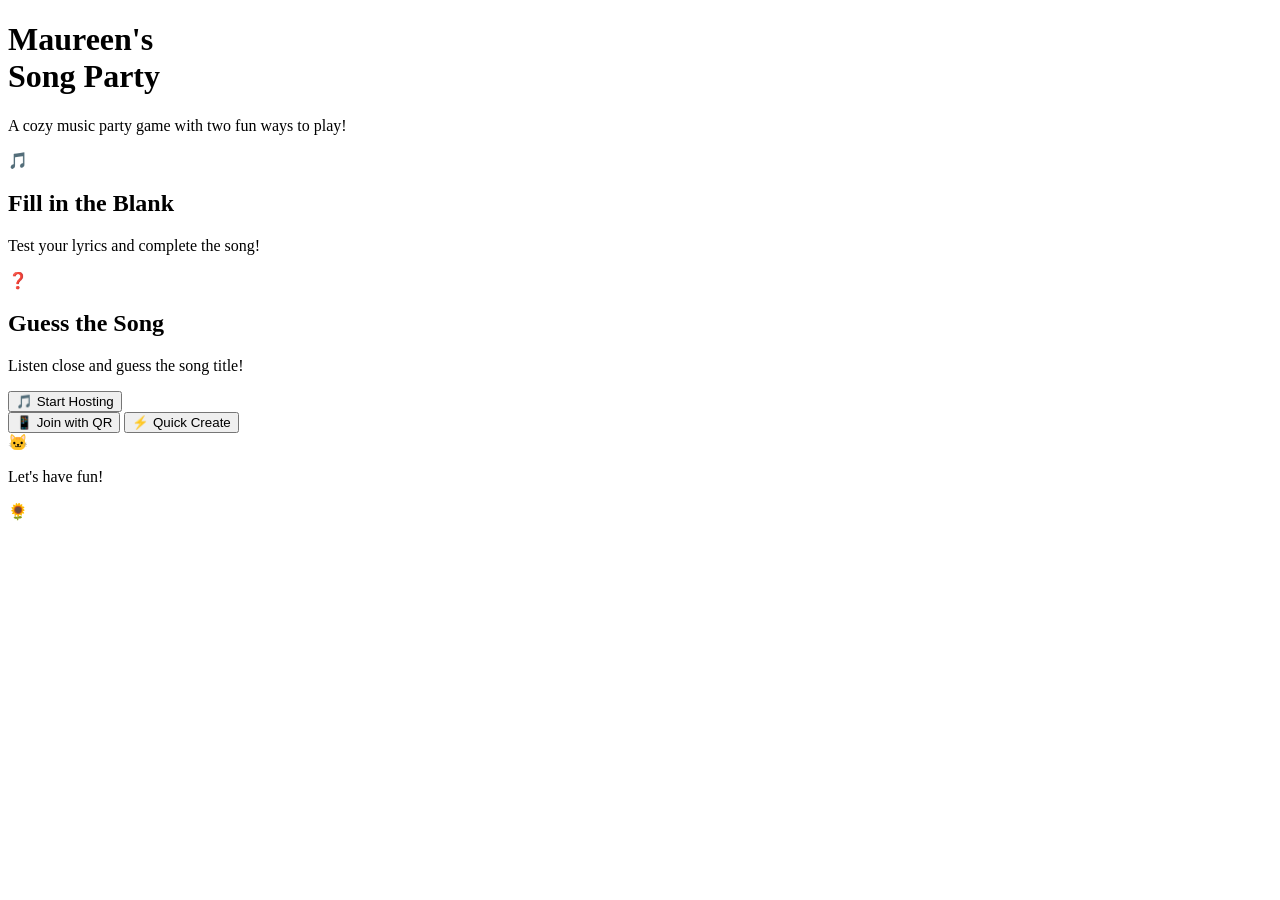
==== index.html @ 265b2f52 "Create home page with game mode selection and navigation" ====
<!DOCTYPE html>
<html lang="en">
<head>
    <meta charset="UTF-8">
    <meta name="viewport" content="width=device-width, initial-scale=1.0">
    <title>Maureen's Song Party</title>
    <link rel="stylesheet" href="styles.css">
</head>
<body class="home-page">
    <!-- Background decorations -->
    <div class="background-container">
        <div class="floating-leaves">
            <div class="leaf"></div>
            <div class="leaf"></div>
            <div class="leaf"></div>
            <div class="leaf"></div>
            <div class="leaf"></div>
        </div>
        <div class="sparkles">
            <div class="sparkle"></div>
            <div class="sparkle"></div>
            <div class="sparkle"></div>
            <div class="sparkle"></div>
            <div class="sparkle"></div>
            <div class="sparkle"></div>
        </div>
    </div>

    <div class="home-container">
        <!-- Title Section -->
        <div class="title-section">
            <h1 class="main-title">Maureen's<br><span class="subtitle-word">Song Party</span></h1>
            <p class="tagline">A cozy music party game with two fun ways to play!</p>
        </div>

        <!-- Game Mode Cards -->
        <div class="game-modes-grid">
            <div class="game-mode-card">
                <div class="card-icon">🎵</div>
                <h2>Fill in the Blank</h2>
                <p>Test your lyrics and complete the song!</p>
            </div>
            <div class="game-mode-card">
                <div class="card-icon">❓</div>
                <h2>Guess the Song</h2>
                <p>Listen close and guess the song title!</p>
            </div>
        </div>

        <!-- Action Buttons -->
        <div class="action-buttons">
            <button class="btn btn-primary btn-start-hosting" onclick="window.location.href='host.html'">
                🎵 Start Hosting
            </button>
            <div class="button-row">
                <button class="btn btn-secondary" onclick="window.location.href='play.html'">
                    📱 Join with QR
                </button>
                <button class="btn btn-secondary" onclick="window.location.href='composer.html'">
                    ⚡ Quick Create
                </button>
            </div>
        </div>

        <!-- Loading Animation -->
        <div class="loading-section">
            <div class="walking-cat">
                <div class="cat-body"></div>
                <div class="cat-head">🐱</div>
                <div class="cat-tail"></div>
            </div>
            <p class="loading-text">Let's have fun!</p>
        </div>

        <!-- Decorative Elements -->
        <div class="decorative-sticker">
            <div class="sticker-content">🌻</div>
        </div>
    </div>

    <script src="app.js"></script>
</body>
</html>
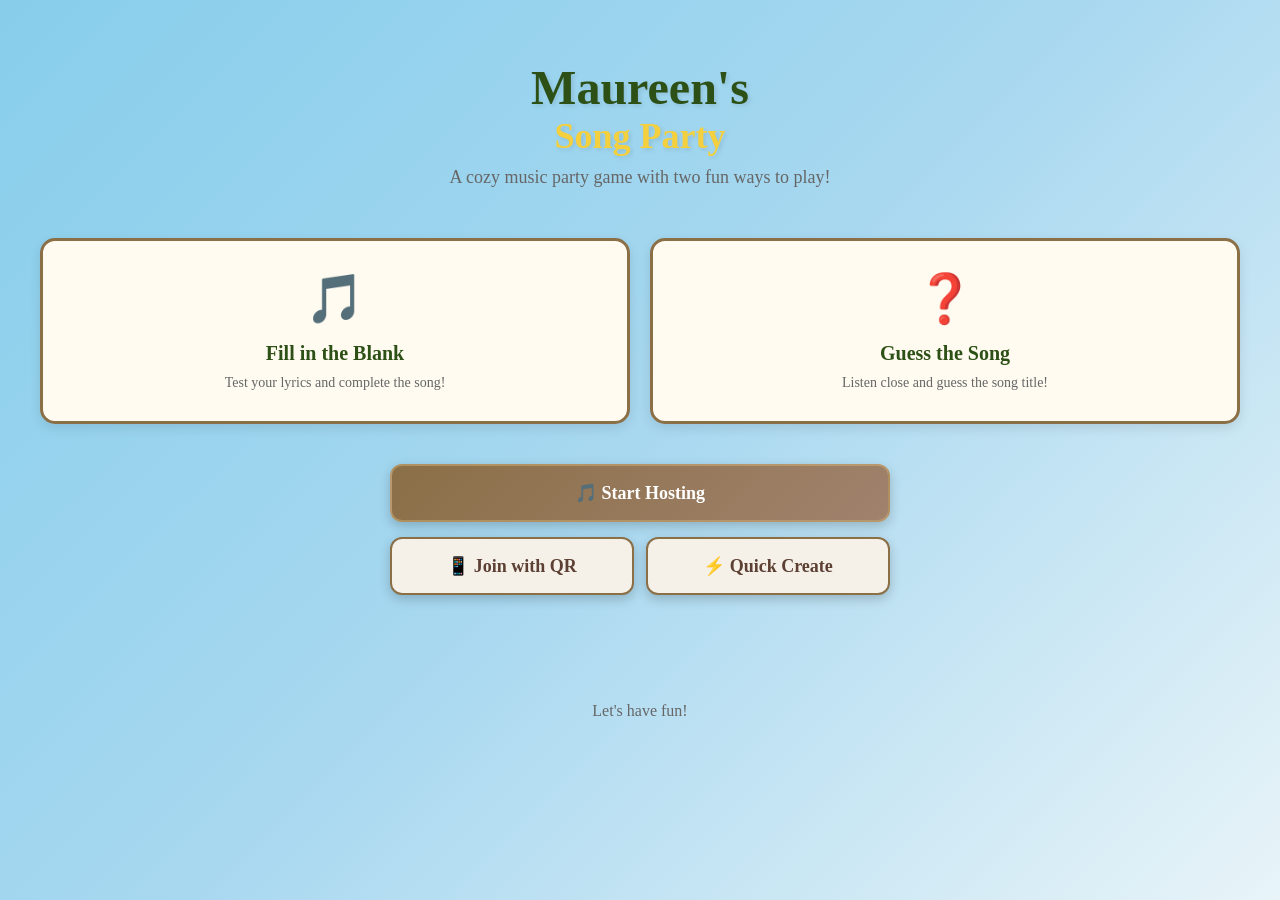
==== commit 02f5ef19: "Replace with full multi-page static app structure" ====
--- a/index.html
+++ b/index.html
@@ -3,81 +3,382 @@
 <head>
     <meta charset="UTF-8">
     <meta name="viewport" content="width=device-width, initial-scale=1.0">
-    <title>Maureen's Song Party</title>
+    <title>🎵 Maureen's Song Party</title>
     <link rel="stylesheet" href="styles.css">
 </head>
-<body class="home-page">
-    <!-- Background decorations -->
-    <div class="background-container">
-        <div class="floating-leaves">
-            <div class="leaf"></div>
-            <div class="leaf"></div>
-            <div class="leaf"></div>
-            <div class="leaf"></div>
-            <div class="leaf"></div>
-        </div>
-        <div class="sparkles">
-            <div class="sparkle"></div>
-            <div class="sparkle"></div>
-            <div class="sparkle"></div>
-            <div class="sparkle"></div>
-            <div class="sparkle"></div>
-            <div class="sparkle"></div>
-        </div>
-    </div>
-
-    <div class="home-container">
-        <!-- Title Section -->
-        <div class="title-section">
-            <h1 class="main-title">Maureen's<br><span class="subtitle-word">Song Party</span></h1>
-            <p class="tagline">A cozy music party game with two fun ways to play!</p>
-        </div>
-
-        <!-- Game Mode Cards -->
-        <div class="game-modes-grid">
-            <div class="game-mode-card">
-                <div class="card-icon">🎵</div>
-                <h2>Fill in the Blank</h2>
-                <p>Test your lyrics and complete the song!</p>
-            </div>
-            <div class="game-mode-card">
-                <div class="card-icon">❓</div>
-                <h2>Guess the Song</h2>
-                <p>Listen close and guess the song title!</p>
-            </div>
-        </div>
-
-        <!-- Action Buttons -->
-        <div class="action-buttons">
-            <button class="btn btn-primary btn-start-hosting" onclick="window.location.href='host.html'">
-                🎵 Start Hosting
+<body>
+    <!-- DECORATIVE ELEMENTS -->
+    <div id="decorations"></div>
+
+    <!-- HOME PAGE -->
+    <div id="homePage" class="page active">
+        <div class="container">
+            <!-- Header -->
+            <div class="home-header">
+                <h1>Maureen's<span class="subtitle">Song Party</span></h1>
+                <p class="subtitle-text">A cozy music party game with two fun ways to play!</p>
+            </div>
+
+            <!-- Game Mode Cards -->
+            <div class="game-mode-cards">
+                <div class="game-mode-card">
+                    <div class="game-mode-card-icon">🎵</div>
+                    <h3>Fill in the Blank</h3>
+                    <p>Test your lyrics and complete the song!</p>
+                </div>
+                <div class="game-mode-card">
+                    <div class="game-mode-card-icon">❓</div>
+                    <h3>Guess the Song</h3>
+                    <p>Listen close and guess the song title!</p>
+                </div>
+            </div>
+
+            <!-- Action Buttons -->
+            <div class="action-buttons">
+                <button class="btn btn-primary" onclick="goToPage('hostPage')" style="font-size: 18px;">
+                    🎵 Start Hosting
+                </button>
+                <div class="button-group">
+                    <button class="btn btn-secondary" onclick="goToPage('playPage')">
+                        📱 Join with QR
+                    </button>
+                    <button class="btn btn-secondary" onclick="goToPage('composerPage')">
+                        ⚡ Quick Create
+                    </button>
+                </div>
+            </div>
+
+            <!-- Loading Animation -->
+            <div class="loading-section">
+                <div class="walking-cat">
+                    <div class="cat-emoji">🐱</div>
+                </div>
+                <p class="loading-text">Let's have fun!</p>
+            </div>
+        </div>
+    </div>
+
+    <!-- QUICK CREATE PAGE -->
+    <div id="composerPage" class="page">
+        <div class="container">
+            <div class="page-header">
+                <h2>Quick Create</h2>
+                <button class="btn btn-secondary" onclick="goToPage('homePage')">← Back</button>
+            </div>
+
+            <!-- Tabs -->
+            <div class="tabs">
+                <button class="tab-btn active" onclick="switchTab('myPlaylistTab')">My Playlist</button>
+                <button class="tab-btn" onclick="switchTab('autoLibraryTab')">Auto Library</button>
+            </div>
+
+            <!-- My Playlist Tab -->
+            <div id="myPlaylistTab" class="tab-content active">
+                <div class="card">
+                    <h3>🎵 Song Source</h3>
+                    <div class="form-group">
+                        <label>Paste YouTube link or type a song name</label>
+                        <input type="text" id="songSource" placeholder="e.g., Sunflower Fields by Tommy Emmanuel">
+                    </div>
+
+                    <div class="form-group">
+                        <label>Game Mode</label>
+                        <select id="gameModeSelect">
+                            <option value="fill-in-blank">Fill in the Blank</option>
+                            <option value="guess-song">Guess the Song</option>
+                        </select>
+                    </div>
+
+                    <div class="form-group">
+                        <label>Start at (seconds)</label>
+                        <input type="number" id="startSeconds" value="0" min="0">
+                    </div>
+
+                    <button class="btn btn-primary" onclick="addSongToPlaylist()">
+                        ➕ Add Song
+                    </button>
+                </div>
+
+                <div class="card" style="margin-top: 20px;">
+                    <h3>📋 Your Playlist</h3>
+                    <div id="playlistItems" style="max-height: 300px; overflow-y: auto;">
+                        <p style="color: #999;">No songs added yet</p>
+                    </div>
+                    <div style="margin-top: 20px;">
+                        <button class="btn btn-success" onclick="startGameWithPlaylist()" style="width: 100%;">
+                            ▶️ Start Game
+                        </button>
+                    </div>
+                </div>
+            </div>
+
+            <!-- Auto Library Tab -->
+            <div id="autoLibraryTab" class="tab-content">
+                <div class="card">
+                    <h3>🎵 Genre</h3>
+                    <div class="form-group">
+                        <select id="genreSelect">
+                            <option value="pop">Pop</option>
+                            <option value="ballad">Ballad</option>
+                            <option value="rock">Rock</option>
+                            <option value="indie">Indie</option>
+                            <option value="trending">Trending</option>
+                            <option value="mixed">Mixed</option>
+                        </select>
+                    </div>
+
+                    <h3 style="margin-top: 20px;">📅 Era</h3>
+                    <div class="form-group">
+                        <select id="eraSelect">
+                            <option value="all">1960 to Now</option>
+                            <option value="1960s">1960s</option>
+                            <option value="1970s">1970s</option>
+                            <option value="1980s">1980s</option>
+                            <option value="1990s">1990s</option>
+                            <option value="2000s">2000s</option>
+                            <option value="2010s">2010s</option>
+                            <option value="2020s">2020s</option>
+                        </select>
+                    </div>
+
+                    <h3 style="margin-top: 20px;">🎮 Number of Rounds</h3>
+                    <div class="form-group">
+                        <input type="number" id="roundsInput" value="5" min="1" max="20">
+                    </div>
+
+                    <button class="btn btn-primary" onclick="generateAutoPlaylist()" style="width: 100%; margin-top: 20px;">
+                        🎲 Generate Auto Playlist
+                    </button>
+                </div>
+
+                <div class="card" style="margin-top: 20px;">
+                    <h3>📊 Preview</h3>
+                    <div id="previewContent" style="text-align: center; color: #999; padding: 40px 20px;">
+                        Generate a playlist to see preview
+                    </div>
+                    <button class="btn btn-success" onclick="startAutoGame()" style="width: 100%; margin-top: 20px; display: none;" id="startAutoGameBtn">
+                        ▶️ Start Game
+                    </button>
+                </div>
+            </div>
+        </div>
+    </div>
+
+    <!-- HOST PAGE -->
+    <div id="hostPage" class="page">
+        <div class="container">
+            <div class="page-header">
+                <h2>🎮 Host Lobby</h2>
+                <button class="btn btn-secondary" onclick="goToPage('homePage')">← Home</button>
+            </div>
+
+            <!-- LOBBY STATE -->
+            <div id="lobbyState">
+                <div class="grid-2">
+                    <!-- Room Code Card -->
+                    <div class="room-code-card">
+                        <div class="room-code-label">Room Code</div>
+                        <div class="room-code-display" id="displayRoomCode">----</div>
+                        <div class="room-code-help">Share this code with your friends!</div>
+                        <button class="btn btn-secondary" style="margin-top: 15px; width: 100%;" onclick="copyRoomCode()">
+                            📋 Copy Code
+                        </button>
+                    </div>
+
+                    <!-- QR Card -->
+                    <div class="qr-card">
+                        <div class="qr-card-label">Scan to Join</div>
+                        <div class="qr-container" id="qrContainer">
+                            <svg width="200" height="200" viewBox="0 0 200 200" style="border: 2px solid #ccc;">
+                                <rect width="200" height="200" fill="white"/>
+                                <text x="100" y="100" text-anchor="middle" dy=".3em" font-family="Arial" font-size="12" fill="#999">QR Code</text>
+                            </svg>
+                        </div>
+                        <div class="qr-text">📱 Players can scan with their phone camera</div>
+                    </div>
+                </div>
+
+                <!-- Players List -->
+                <div class="card" style="margin-top: 20px;">
+                    <h3>👥 Players (<span id="playerCount">0</span>)</h3>
+                    <ul class="player-list" id="hostPlayersList">
+                        <li class="player-item">
+                            <span class="player-name">Waiting for players...</span>
+                            <span class="player-status">—</span>
+                        </li>
+                    </ul>
+                </div>
+
+                <!-- Start Game Controls -->
+                <div class="card" style="margin-top: 20px;">
+                    <h3>⚙️ Setup</h3>
+                    <div class="form-group">
+                        <label>Select Game Source</label>
+                        <select id="gameSourceSelect" onchange="updateGameSource()">
+                            <option value="quick-create">Quick Create Playlist</option>
+                            <option value="auto-library">Auto Library</option>
+                        </select>
+                    </div>
+                    <button class="btn btn-success" onclick="hostStartGame()" style="width: 100%;">
+                        ▶️ Start Game
+                    </button>
+                </div>
+            </div>
+
+            <!-- GAME STATE -->
+            <div id="gameState" style="display: none;">
+                <div class="page-header">
+                    <h2>Round <span id="currentRound">1</span>/<span id="totalRounds">5</span></h2>
+                    <div class="header-badge" id="answerStatus">Waiting for answers...</div>
+                </div>
+
+                <div class="grid-2">
+                    <!-- Main Game Area -->
+                    <div class="card">
+                        <h3 id="currentQuestion">Which song is this?</h3>
+                        <div style="text-align: center; margin: 30px 0;">
+                            <div style="font-size: 14px; color: #666; margin-bottom: 10px;">🎵 Music Player (Host Only)</div>
+                            <div style="background: #f5f0e8; padding: 20px; border-radius: 10px; border: 2px dashed var(--wood);">
+                                <p style="color: #999;">Audio preview plays here</p>
+                                <p style="font-size: 12px; color: #999; margin-top: 10px;">Only the host hears the music</p>
+                            </div>
+                        </div>
+
+                        <div id="answerDisplay" style="display: none; text-align: center; background: #c8e6c9; padding: 20px; border-radius: 10px; margin: 20px 0; border: 2px solid #4caf50;">
+                            <div style="font-size: 14px; color: #2e7d32; font-weight: 600;">✓ Correct Answer</div>
+                            <div style="font-size: 20px; color: #2e7d32; font-weight: bold; margin-top: 10px;" id="revealedAnswer">—</div>
+                        </div>
+
+                        <div style="margin-top: 20px; display: flex; gap: 10px;">
+                            <button class="btn btn-primary" onclick="hostRevealAnswer()" id="revealBtn" style="flex: 1;">
+                                👁️ Reveal Answer
+                            </button>
+                            <button class="btn btn-secondary" onclick="hostNextRound()" id="nextBtn" style="flex: 1; display: none;">
+                                ⏭️ Next Round
+                            </button>
+                            <button class="btn btn-secondary" onclick="hostEndGame()" style="flex: 1;">
+                                ⛔ End Game
+                            </button>
+                        </div>
+                    </div>
+
+                    <!-- Leaderboard -->
+                    <div class="card">
+                        <h3>🏆 Leaderboard</h3>
+                        <ul class="leaderboard" id="hostLeaderboard">
+                            <li class="leaderboard-item">
+                                <span class="leaderboard-rank">#1</span>
+                                <span class="leaderboard-name">No players yet</span>
+                                <span class="leaderboard-score">0</span>
+                            </li>
+                        </ul>
+                    </div>
+                </div>
+            </div>
+        </div>
+    </div>
+
+    <!-- PLAY PAGE -->
+    <div id="playPage" class="page">
+        <div class="container">
+            <!-- LOGIN STATE -->
+            <div id="loginState" style="margin-top: 60px;">
+                <div class="card" style="max-width: 400px; margin: 0 auto;">
+                    <h2 style="text-align: center;">🎮 Join Game</h2>
+                    <p style="text-align: center; color: #666; margin-bottom: 30px;">Enter the code from the big screen</p>
+
+                    <div class="form-group">
+                        <label>Room Code (4 digits)</label>
+                        <input type="text" id="playerRoomCodeInput" placeholder="0000" maxlength="4" inputmode="numeric">
+                    </div>
+
+                    <div class="form-group">
+                        <label>Your Name</label>
+                        <input type="text" id="playerNameInput" placeholder="Enter your name" maxlength="20">
+                    </div>
+
+                    <div id="joinError" style="color: #d32f2f; font-size: 14px; margin-bottom: 15px; display: none;"></div>
+
+                    <button class="btn btn-primary" onclick="playerJoinGame()" style="width: 100%; font-size: 16px;">
+                        ✓ Join Game
+                    </button>
+                </div>
+            </div>
+
+            <!-- GAME STATE -->
+            <div id="playerGameState" style="display: none;">
+                <div class="page-header">
+                    <div>
+                        <div style="font-size: 12px; color: #666;">Your Score</div>
+                        <div class="score-display" style="display: inline-block; margin-top: 5px;">
+                            <span id="playerScore">0</span> pts
+                        </div>
+                    </div>
+                    <div class="header-badge" id="playerRoundBadge">Round 1/5</div>
+                </div>
+
+                <!-- Question Area -->
+                <div class="card" id="questionArea" style="display: none;">
+                    <div style="text-align: center; color: #666; margin-bottom: 15px;">Listen from the shared host screen</div>
+                    <h3 id="playerQuestion" style="text-align: center;">Which song is this?</h3>
+                </div>
+
+                <!-- Answer Buttons -->
+                <div class="answer-options" id="playerAnswerOptions" style="display: none;">
+                    <button class="answer-btn" onclick="playerSubmitAnswer(0)">
+                        <span class="answer-btn-label">A</span>
+                        <span class="answer-btn-text" id="playerOptionA">Option A</span>
+                    </button>
+                    <button class="answer-btn" onclick="playerSubmitAnswer(1)">
+                        <span class="answer-btn-label">B</span>
+                        <span class="answer-btn-text" id="playerOptionB">Option B</span>
+                    </button>
+                    <button class="answer-btn" onclick="playerSubmitAnswer(2)">
+                        <span class="answer-btn-label">C</span>
+                        <span class="answer-btn-text" id="playerOptionC">Option C</span>
+                    </button>
+                    <button class="answer-btn" onclick="playerSubmitAnswer(3)">
+                        <span class="answer-btn-label">D</span>
+                        <span class="answer-btn-text" id="playerOptionD">Option D</span>
+                    </button>
+                </div>
+
+                <!-- Result Display -->
+                <div class="card" id="playerResultArea" style="display: none; text-align: center;">
+                    <h3 id="playerResultMessage">Correct! 🎉</h3>
+                    <div class="score-display" style="font-size: 24px; margin: 20px 0;">
+                        <span id="playerRoundPoints">+100</span> pts
+                    </div>
+                    <p style="color: #666;">Waiting for next round...</p>
+                </div>
+
+                <!-- Mini Leaderboard -->
+                <div class="card" style="margin-top: 20px;">
+                    <h3>🏆 Live Scores</h3>
+                    <ul class="leaderboard" id="playerLeaderboard">
+                        <li class="leaderboard-item">
+                            <span class="leaderboard-rank">#1</span>
+                            <span class="leaderboard-name">Waiting for game...</span>
+                            <span class="leaderboard-score">0</span>
+                        </li>
+                    </ul>
+                </div>
+            </div>
+        </div>
+    </div>
+
+    <!-- FINISH MODAL -->
+    <div id="finishModal" class="modal">
+        <div class="modal-content">
+            <div class="modal-title">🎉 Game Over!</div>
+            <div id="finishLeaderboard" style="text-align: left; margin: 20px 0;"></div>
+            <button class="btn btn-primary" onclick="goToPage('homePage'); location.reload();" style="width: 100%; margin-top: 20px;">
+                🔄 Play Again
             </button>
-            <div class="button-row">
-                <button class="btn btn-secondary" onclick="window.location.href='play.html'">
-                    📱 Join with QR
-                </button>
-                <button class="btn btn-secondary" onclick="window.location.href='composer.html'">
-                    ⚡ Quick Create
-                </button>
-            </div>
-        </div>
-
-        <!-- Loading Animation -->
-        <div class="loading-section">
-            <div class="walking-cat">
-                <div class="cat-body"></div>
-                <div class="cat-head">🐱</div>
-                <div class="cat-tail"></div>
-            </div>
-            <p class="loading-text">Let's have fun!</p>
-        </div>
-
-        <!-- Decorative Elements -->
-        <div class="decorative-sticker">
-            <div class="sticker-content">🌻</div>
-        </div>
-    </div>
-
+        </div>
+    </div>
+
+    <script src="musicLibrary.js"></script>
     <script src="app.js"></script>
 </body>
 </html>
--- a/styles.css
+++ b/styles.css
@@ -0,0 +1,858 @@
+:root {
+  --forest: #2d5016;
+  --leaf: #4a7c2c;
+  --sunflower: #f4d03f;
+  --sky: #87ceeb;
+  --cream: #f5f0e8;
+  --paper: #fffbf0;
+  --wood: #8b6f47;
+  --rose: #f8b4d4;
+  --lavender: #d8bfd8;
+  --ink: #5c4033;
+  --gold: #daa520;
+}
+
+* {
+  margin: 0;
+  padding: 0;
+  box-sizing: border-box;
+}
+
+html, body {
+  width: 100%;
+  height: 100%;
+}
+
+body {
+  font-family: 'Georgia', 'Garamond', serif;
+  background: linear-gradient(135deg, var(--sky) 0%, #a8d8f0 50%, #e8f4f8 100%);
+  min-height: 100vh;
+  color: var(--ink);
+  overflow-x: hidden;
+}
+
+/* ============ DECORATIVE ELEMENTS ============ */
+
+@keyframes float {
+  0%, 100% { transform: translateY(0px) rotate(0deg); opacity: 0.6; }
+  50% { transform: translateY(-20px) rotate(5deg); opacity: 0.3; }
+}
+
+@keyframes sparkle {
+  0%, 100% { opacity: 0.3; }
+  50% { opacity: 1; }
+}
+
+@keyframes walk {
+  0% { transform: translateX(-100%); }
+  100% { transform: translateX(100vw); }
+}
+
+.floating-leaf {
+  position: fixed;
+  font-size: 30px;
+  animation: float 6s ease-in-out infinite;
+  pointer-events: none;
+  z-index: 1;
+}
+
+.sparkle {
+  position: fixed;
+  font-size: 12px;
+  animation: sparkle 2s ease-in-out infinite;
+  pointer-events: none;
+  z-index: 1;
+}
+
+.walking-cat {
+  display: flex;
+  align-items: center;
+  justify-content: center;
+  gap: 10px;
+  margin: 20px 0;
+  animation: walk 8s linear infinite;
+  position: relative;
+  left: -100%;
+}
+
+.cat-emoji {
+  font-size: 40px;
+}
+
+/* ============ CONTAINERS ============ */
+
+.page {
+  display: none;
+  min-height: 100vh;
+  padding: 20px;
+  position: relative;
+  z-index: 2;
+}
+
+.page.active {
+  display: flex;
+  flex-direction: column;
+}
+
+.container {
+  max-width: 1200px;
+  margin: 0 auto;
+  width: 100%;
+}
+
+/* ============ CARDS ============ */
+
+.card {
+  background: var(--paper);
+  border-radius: 15px;
+  padding: 25px;
+  box-shadow: 0 8px 24px rgba(93, 64, 51, 0.15);
+  border: 2px solid rgba(212, 175, 116, 0.3);
+  position: relative;
+  backdrop-filter: blur(5px);
+}
+
+.card::before {
+  content: '';
+  position: absolute;
+  top: -8px;
+  left: 20px;
+  width: 16px;
+  height: 16px;
+  background: repeating-linear-gradient(
+    45deg,
+    transparent,
+    transparent 10px,
+    rgba(212, 175, 116, 0.2) 10px,
+    rgba(212, 175, 116, 0.2) 20px
+  );
+  border-radius: 50%;
+}
+
+.card::after {
+  content: '';
+  position: absolute;
+  top: -8px;
+  right: 20px;
+  width: 16px;
+  height: 16px;
+  background: repeating-linear-gradient(
+    45deg,
+    transparent,
+    transparent 10px,
+    rgba(212, 175, 116, 0.2) 10px,
+    rgba(212, 175, 116, 0.2) 20px
+  );
+  border-radius: 50%;
+}
+
+/* ============ BUTTONS ============ */
+
+.btn {
+  padding: 12px 24px;
+  border: none;
+  border-radius: 12px;
+  font-size: 16px;
+  font-weight: 600;
+  cursor: pointer;
+  transition: all 0.3s ease;
+  font-family: 'Georgia', serif;
+  box-shadow: 0 4px 12px rgba(0, 0, 0, 0.2);
+  position: relative;
+  overflow: hidden;
+}
+
+.btn::before {
+  content: '';
+  position: absolute;
+  top: 50%;
+  left: 50%;
+  width: 0;
+  height: 0;
+  background: rgba(255, 255, 255, 0.3);
+  border-radius: 50%;
+  transform: translate(-50%, -50%);
+  transition: width 0.6s, height 0.6s;
+}
+
+.btn:active::before {
+  width: 300px;
+  height: 300px;
+}
+
+.btn:hover {
+  transform: translateY(-2px);
+  box-shadow: 0 6px 16px rgba(0, 0, 0, 0.25);
+}
+
+.btn:active {
+  transform: translateY(0);
+}
+
+.btn-primary {
+  background: linear-gradient(135deg, var(--wood) 0%, #a0826d 100%);
+  color: white;
+  border: 2px solid rgba(212, 175, 116, 0.5);
+}
+
+.btn-primary:hover {
+  background: linear-gradient(135deg, #7a5f3f 0%, #8b6f47 100%);
+}
+
+.btn-secondary {
+  background: var(--cream);
+  color: var(--ink);
+  border: 2px solid var(--wood);
+}
+
+.btn-secondary:hover {
+  background: #f0e8e0;
+  border-color: var(--forest);
+}
+
+.btn-success {
+  background: linear-gradient(135deg, #7ac74f 0%, #5fa033 100%);
+  color: white;
+  border: 2px solid rgba(90, 176, 64, 0.5);
+}
+
+.btn:disabled {
+  opacity: 0.5;
+  cursor: not-allowed;
+  transform: none;
+}
+
+/* ============ FORMS ============ */
+
+.form-group {
+  margin-bottom: 20px;
+}
+
+.form-group label {
+  display: block;
+  margin-bottom: 8px;
+  font-weight: 600;
+  color: var(--forest);
+  font-size: 14px;
+}
+
+.form-group input,
+.form-group select,
+.form-group textarea {
+  width: 100%;
+  padding: 12px 16px;
+  border: 2px solid var(--wood);
+  border-radius: 8px;
+  font-family: 'Georgia', serif;
+  font-size: 14px;
+  background: var(--paper);
+  color: var(--ink);
+  transition: all 0.3s ease;
+}
+
+.form-group input:focus,
+.form-group select:focus,
+.form-group textarea:focus {
+  outline: none;
+  border-color: var(--forest);
+  box-shadow: 0 0 0 3px rgba(45, 80, 22, 0.1);
+  background: #fffef5;
+}
+
+.form-group input::placeholder {
+  color: #999;
+}
+
+/* ============ GRID & LAYOUT ============ */
+
+.grid {
+  display: grid;
+  gap: 20px;
+}
+
+.grid-2 {
+  grid-template-columns: repeat(auto-fit, minmax(300px, 1fr));
+}
+
+.grid-3 {
+  grid-template-columns: repeat(auto-fit, minmax(250px, 1fr));
+}
+
+.grid-4 {
+  grid-template-columns: repeat(auto-fit, minmax(200px, 1fr));
+}
+
+.flex-center {
+  display: flex;
+  align-items: center;
+  justify-content: center;
+  gap: 10px;
+}
+
+.flex-between {
+  display: flex;
+  align-items: center;
+  justify-content: space-between;
+  gap: 10px;
+}
+
+/* ============ TEXT STYLES ============ */
+
+h1 {
+  font-size: 48px;
+  color: var(--forest);
+  margin-bottom: 10px;
+  font-weight: bold;
+  text-shadow: 2px 2px 4px rgba(0, 0, 0, 0.1);
+}
+
+h1 .subtitle {
+  display: block;
+  color: var(--sunflower);
+  font-size: 36px;
+}
+
+h2 {
+  font-size: 28px;
+  color: var(--forest);
+  margin-bottom: 15px;
+  font-weight: bold;
+}
+
+h3 {
+  font-size: 20px;
+  color: var(--ink);
+  margin-bottom: 10px;
+}
+
+.subtitle-text {
+  font-size: 18px;
+  color: #666;
+  margin-bottom: 20px;
+}
+
+.tagline {
+  font-size: 16px;
+  color: #777;
+  font-style: italic;
+}
+
+/* ============ HOME PAGE ============ */
+
+.home-header {
+  text-align: center;
+  margin: 40px 0 50px 0;
+}
+
+.game-mode-cards {
+  display: grid;
+  grid-template-columns: repeat(auto-fit, minmax(200px, 1fr));
+  gap: 20px;
+  margin-bottom: 40px;
+}
+
+.game-mode-card {
+  background: var(--paper);
+  border: 3px solid var(--wood);
+  border-radius: 15px;
+  padding: 30px 20px;
+  text-align: center;
+  cursor: pointer;
+  transition: all 0.3s ease;
+  box-shadow: 0 4px 12px rgba(0, 0, 0, 0.1);
+}
+
+.game-mode-card:hover {
+  transform: translateY(-5px);
+  box-shadow: 0 8px 20px rgba(0, 0, 0, 0.15);
+  border-color: var(--forest);
+}
+
+.game-mode-card-icon {
+  font-size: 48px;
+  margin-bottom: 15px;
+}
+
+.game-mode-card h3 {
+  color: var(--forest);
+  margin-bottom: 10px;
+}
+
+.game-mode-card p {
+  color: #666;
+  font-size: 14px;
+}
+
+.action-buttons {
+  display: grid;
+  grid-template-columns: 1fr;
+  gap: 15px;
+  max-width: 500px;
+  margin: 0 auto 40px;
+}
+
+.action-buttons .btn {
+  padding: 16px 24px;
+  font-size: 18px;
+}
+
+.button-group {
+  display: grid;
+  grid-template-columns: repeat(auto-fit, minmax(150px, 1fr));
+  gap: 12px;
+}
+
+.loading-section {
+  text-align: center;
+  margin-top: 40px;
+}
+
+.loading-text {
+  font-size: 16px;
+  color: #666;
+  margin-top: 10px;
+}
+
+/* ============ HEADER/NAVIGATION ============ */
+
+.page-header {
+  display: flex;
+  justify-content: space-between;
+  align-items: center;
+  margin-bottom: 30px;
+  padding: 15px;
+  background: rgba(255, 251, 240, 0.8);
+  border-radius: 12px;
+  border: 2px solid var(--wood);
+}
+
+.header-title {
+  font-size: 24px;
+  font-weight: bold;
+  color: var(--forest);
+}
+
+.header-info {
+  display: flex;
+  gap: 20px;
+  align-items: center;
+}
+
+.header-badge {
+  background: var(--sunflower);
+  color: var(--ink);
+  padding: 8px 16px;
+  border-radius: 20px;
+  font-weight: 600;
+  font-size: 14px;
+  border: 2px solid var(--wood);
+}
+
+/* ============ ROOM CODE CARD ============ */
+
+.room-code-card {
+  background: linear-gradient(135deg, var(--cream) 0%, #fef5e7 100%);
+  border: 3px solid var(--wood);
+  border-radius: 15px;
+  padding: 30px;
+  text-align: center;
+  box-shadow: 0 8px 20px rgba(0, 0, 0, 0.2);
+  position: relative;
+  margin-bottom: 20px;
+}
+
+.room-code-label {
+  font-size: 14px;
+  color: var(--forest);
+  font-weight: 600;
+  text-transform: uppercase;
+  letter-spacing: 2px;
+  margin-bottom: 10px;
+}
+
+.room-code-display {
+  font-size: 48px;
+  font-weight: bold;
+  color: var(--forest);
+  font-family: 'Courier New', monospace;
+  letter-spacing: 8px;
+  margin-bottom: 20px;
+  text-shadow: 2px 2px 4px rgba(0, 0, 0, 0.1);
+}
+
+.room-code-help {
+  font-size: 13px;
+  color: #666;
+  font-style: italic;
+}
+
+/* ============ QR CODE CARD ============ */
+
+.qr-card {
+  background: var(--paper);
+  border: 3px solid var(--wood);
+  border-radius: 15px;
+  padding: 20px;
+  text-align: center;
+  box-shadow: 0 4px 12px rgba(0, 0, 0, 0.1);
+}
+
+.qr-card-label {
+  font-size: 12px;
+  color: var(--forest);
+  font-weight: 600;
+  text-transform: uppercase;
+  margin-bottom: 15px;
+}
+
+.qr-container {
+  background: white;
+  padding: 15px;
+  border-radius: 10px;
+  margin-bottom: 15px;
+  display: flex;
+  align-items: center;
+  justify-content: center;
+  min-height: 200px;
+}
+
+.qr-container svg,
+.qr-container img {
+  max-width: 100%;
+  height: auto;
+}
+
+.qr-text {
+  font-size: 12px;
+  color: #666;
+  margin-top: 10px;
+}
+
+/* ============ PLAYER LIST ============ */
+
+.player-list {
+  list-style: none;
+  max-height: 400px;
+  overflow-y: auto;
+}
+
+.player-item {
+  padding: 12px;
+  margin: 8px 0;
+  background: linear-gradient(135deg, #f5f0e8 0%, #fffbf0 100%);
+  border-left: 4px solid var(--forest);
+  border-radius: 8px;
+  display: flex;
+  justify-content: space-between;
+  align-items: center;
+  transition: all 0.3s ease;
+}
+
+.player-item:hover {
+  background: linear-gradient(135deg, #efe5db 0%, #f5ebe0 100%);
+  transform: translateX(5px);
+}
+
+.player-name {
+  font-weight: 600;
+  color: var(--ink);
+}
+
+.player-status {
+  font-size: 12px;
+  color: #666;
+  background: var(--cream);
+  padding: 4px 12px;
+  border-radius: 12px;
+}
+
+/* ============ LEADERBOARD ============ */
+
+.leaderboard {
+  list-style: none;
+}
+
+.leaderboard-item {
+  padding: 15px;
+  margin: 10px 0;
+  background: linear-gradient(135deg, #f5f0e8 0%, #fffbf0 100%);
+  border-left: 5px solid var(--gold);
+  border-radius: 8px;
+  display: flex;
+  justify-content: space-between;
+  align-items: center;
+  transition: all 0.3s ease;
+}
+
+.leaderboard-item:hover {
+  transform: translateX(5px);
+  box-shadow: 0 4px 12px rgba(0, 0, 0, 0.1);
+}
+
+.leaderboard-rank {
+  font-weight: bold;
+  font-size: 20px;
+  color: var(--gold);
+  min-width: 40px;
+}
+
+.leaderboard-name {
+  flex: 1;
+  margin: 0 15px;
+  font-weight: 600;
+}
+
+.leaderboard-score {
+  font-weight: bold;
+  color: var(--forest);
+  font-size: 18px;
+  min-width: 80px;
+  text-align: right;
+}
+
+/* ============ TABS ============ */
+
+.tabs {
+  display: flex;
+  gap: 10px;
+  margin-bottom: 30px;
+  border-bottom: 2px solid var(--wood);
+}
+
+.tab-btn {
+  padding: 12px 24px;
+  background: transparent;
+  border: none;
+  border-bottom: 3px solid transparent;
+  font-size: 16px;
+  font-weight: 600;
+  color: #999;
+  cursor: pointer;
+  transition: all 0.3s ease;
+  font-family: 'Georgia', serif;
+}
+
+.tab-btn.active {
+  color: var(--forest);
+  border-bottom-color: var(--forest);
+}
+
+.tab-content {
+  display: none;
+}
+
+.tab-content.active {
+  display: block;
+}
+
+/* ============ GAME ELEMENTS ============ */
+
+.answer-options {
+  display: grid;
+  grid-template-columns: repeat(2, 1fr);
+  gap: 15px;
+  margin: 20px 0;
+}
+
+.answer-btn {
+  padding: 40px 20px;
+  background: linear-gradient(135deg, var(--cream) 0%, #fffbf0 100%);
+  border: 3px solid var(--wood);
+  border-radius: 12px;
+  font-size: 14px;
+  font-weight: 600;
+  cursor: pointer;
+  transition: all 0.3s ease;
+  text-align: center;
+  min-height: 120px;
+  display: flex;
+  flex-direction: column;
+  align-items: center;
+  justify-content: center;
+  gap: 8px;
+  font-family: 'Georgia', serif;
+}
+
+.answer-btn-label {
+  font-size: 28px;
+  font-weight: bold;
+  color: var(--forest);
+}
+
+.answer-btn-text {
+  font-size: 13px;
+}
+
+.answer-btn:hover:not(:disabled) {
+  transform: translateY(-5px);
+  box-shadow: 0 8px 20px rgba(0, 0, 0, 0.15);
+  border-color: var(--forest);
+}
+
+.answer-btn.selected {
+  background: linear-gradient(135deg, var(--sunflower) 0%, #f0c843 100%);
+  border-color: var(--forest);
+}
+
+.answer-btn:disabled {
+  opacity: 0.5;
+  cursor: not-allowed;
+}
+
+/* ============ SCORE DISPLAY ============ */
+
+.score-display {
+  background: linear-gradient(135deg, var(--sunflower) 0%, #f0c843 100%);
+  color: var(--ink);
+  padding: 20px;
+  border-radius: 12px;
+  text-align: center;
+  border: 2px solid var(--wood);
+  font-weight: 600;
+  font-size: 18px;
+}
+
+.score-number {
+  font-size: 32px;
+  font-weight: bold;
+}
+
+/* ============ MODAL ============ */
+
+.modal {
+  display: none;
+  position: fixed;
+  top: 0;
+  left: 0;
+  width: 100%;
+  height: 100%;
+  background: rgba(0, 0, 0, 0.5);
+  z-index: 1000;
+  align-items: center;
+  justify-content: center;
+  flex-direction: column;
+}
+
+.modal.active {
+  display: flex;
+}
+
+.modal-content {
+  background: var(--paper);
+  border-radius: 15px;
+  padding: 40px;
+  max-width: 500px;
+  box-shadow: 0 20px 60px rgba(0, 0, 0, 0.3);
+  text-align: center;
+  border: 3px solid var(--wood);
+}
+
+.modal-title {
+  font-size: 32px;
+  font-weight: bold;
+  margin-bottom: 20px;
+  color: var(--forest);
+}
+
+.modal-text {
+  font-size: 16px;
+  color: #666;
+  margin-bottom: 30px;
+}
+
+.modal-buttons {
+  display: flex;
+  gap: 15px;
+  justify-content: center;
+}
+
+/* ============ RESPONSIVE ============ */
+
+@media (max-width: 768px) {
+  h1 {
+    font-size: 32px;
+  }
+
+  h1 .subtitle {
+    font-size: 24px;
+  }
+
+  .card {
+    padding: 20px;
+  }
+
+  .answer-options {
+    grid-template-columns: 1fr;
+  }
+
+  .answer-btn {
+    min-height: 100px;
+    padding: 30px 15px;
+  }
+
+  .grid-2,
+  .grid-3,
+  .grid-4 {
+    grid-template-columns: 1fr;
+  }
+
+  .page-header {
+    flex-direction: column;
+    gap: 15px;
+  }
+
+  .header-info {
+    width: 100%;
+    justify-content: space-around;
+  }
+
+  .room-code-display {
+    font-size: 36px;
+    letter-spacing: 5px;
+  }
+
+  .modal-content {
+    max-width: 90%;
+    padding: 30px 20px;
+  }
+}
+
+@media (max-width: 480px) {
+  body {
+    padding: 10px;
+  }
+
+  .page {
+    padding: 10px;
+  }
+
+  h1 {
+    font-size: 24px;
+  }
+
+  h1 .subtitle {
+    font-size: 18px;
+  }
+
+  .card {
+    padding: 15px;
+  }
+
+  .btn {
+    padding: 10px 16px;
+    font-size: 14px;
+  }
+
+  .room-code-display {
+    font-size: 28px;
+    letter-spacing: 3px;
+  }
+
+  .leaderboard-rank {
+    font-size: 16px;
+  }
+
+  .leaderboard-score {
+    font-size: 14px;
+  }
+}
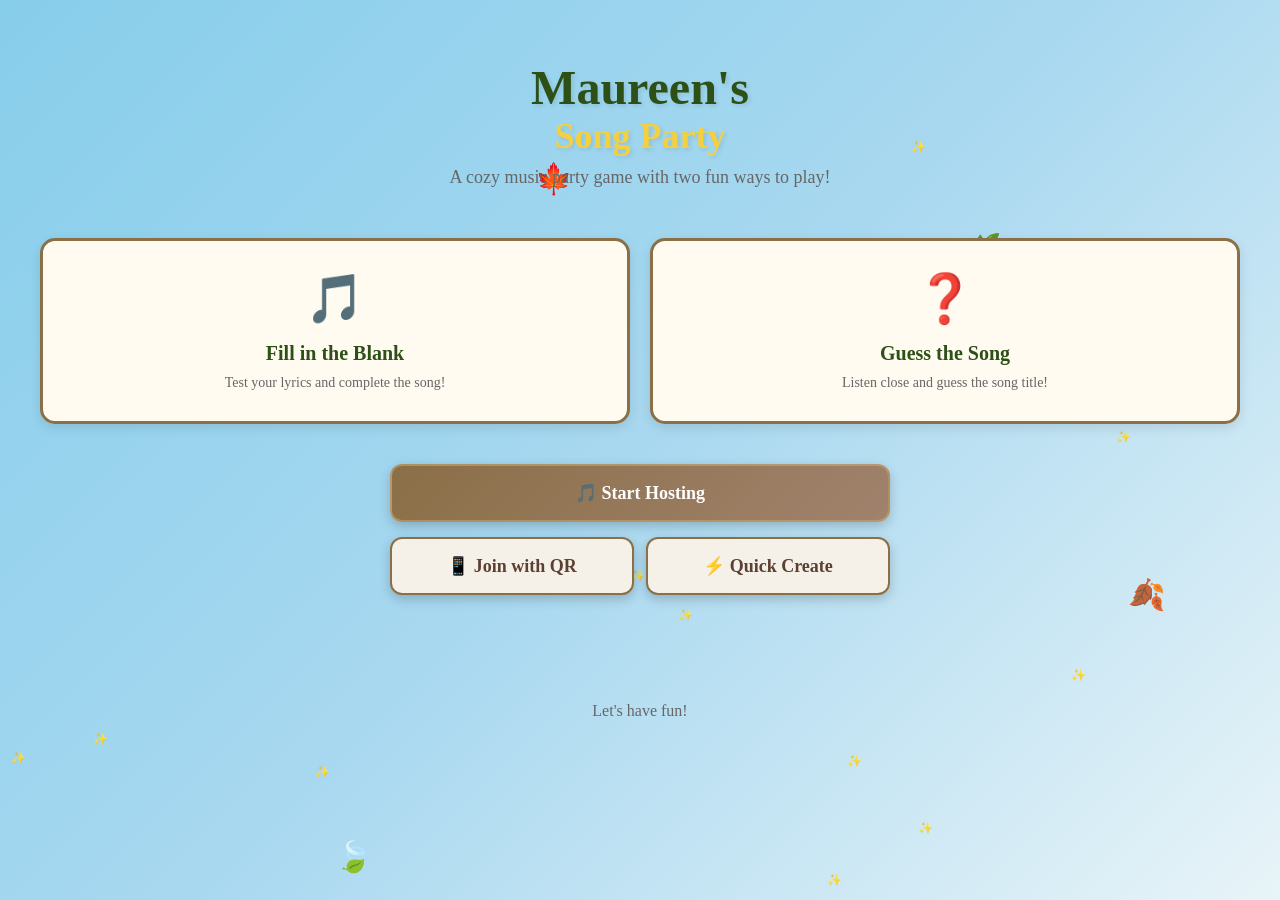
==== commit 8453411d: "Rebuild as static GitHub Pages app with cozy anime UI (no Node.js server)" ====
--- a/index.html
+++ b/index.html
@@ -78,9 +78,8 @@
                     <h3>🎵 Song Source</h3>
                     <div class="form-group">
                         <label>Paste YouTube link or type a song name</label>
-                        <input type="text" id="songSource" placeholder="e.g., Sunflower Fields by Tommy Emmanuel">
-                    </div>
-
+                        <input type="text" id="songSource" placeholder="e.g., Sunflower Fields">
+                    </div>
                     <div class="form-group">
                         <label>Game Mode</label>
                         <select id="gameModeSelect">
@@ -88,27 +87,18 @@
                             <option value="guess-song">Guess the Song</option>
                         </select>
                     </div>
-
-                    <div class="form-group">
-                        <label>Start at (seconds)</label>
-                        <input type="number" id="startSeconds" value="0" min="0">
-                    </div>
-
-                    <button class="btn btn-primary" onclick="addSongToPlaylist()">
+                    <button class="btn btn-primary" onclick="addSongToPlaylist()" style="width: 100%;">
                         ➕ Add Song
                     </button>
                 </div>
-
                 <div class="card" style="margin-top: 20px;">
                     <h3>📋 Your Playlist</h3>
                     <div id="playlistItems" style="max-height: 300px; overflow-y: auto;">
                         <p style="color: #999;">No songs added yet</p>
                     </div>
-                    <div style="margin-top: 20px;">
-                        <button class="btn btn-success" onclick="startGameWithPlaylist()" style="width: 100%;">
-                            ▶️ Start Game
-                        </button>
-                    </div>
+                    <button class="btn btn-success" onclick="startGame()" style="width: 100%; margin-top: 20px;">
+                        ▶️ Start Game
+                    </button>
                 </div>
             </div>
 
@@ -122,17 +112,12 @@
                             <option value="ballad">Ballad</option>
                             <option value="rock">Rock</option>
                             <option value="indie">Indie</option>
-                            <option value="trending">Trending</option>
-                            <option value="mixed">Mixed</option>
                         </select>
                     </div>
-
                     <h3 style="margin-top: 20px;">📅 Era</h3>
                     <div class="form-group">
                         <select id="eraSelect">
                             <option value="all">1960 to Now</option>
-                            <option value="1960s">1960s</option>
-                            <option value="1970s">1970s</option>
                             <option value="1980s">1980s</option>
                             <option value="1990s">1990s</option>
                             <option value="2000s">2000s</option>
@@ -140,24 +125,12 @@
                             <option value="2020s">2020s</option>
                         </select>
                     </div>
-
                     <h3 style="margin-top: 20px;">🎮 Number of Rounds</h3>
                     <div class="form-group">
                         <input type="number" id="roundsInput" value="5" min="1" max="20">
                     </div>
-
                     <button class="btn btn-primary" onclick="generateAutoPlaylist()" style="width: 100%; margin-top: 20px;">
-                        🎲 Generate Auto Playlist
-                    </button>
-                </div>
-
-                <div class="card" style="margin-top: 20px;">
-                    <h3>📊 Preview</h3>
-                    <div id="previewContent" style="text-align: center; color: #999; padding: 40px 20px;">
-                        Generate a playlist to see preview
-                    </div>
-                    <button class="btn btn-success" onclick="startAutoGame()" style="width: 100%; margin-top: 20px; display: none;" id="startAutoGameBtn">
-                        ▶️ Start Game
+                        🎲 Generate Playlist
                     </button>
                 </div>
             </div>
@@ -171,108 +144,30 @@
                 <h2>🎮 Host Lobby</h2>
                 <button class="btn btn-secondary" onclick="goToPage('homePage')">← Home</button>
             </div>
-
-            <!-- LOBBY STATE -->
             <div id="lobbyState">
                 <div class="grid-2">
-                    <!-- Room Code Card -->
                     <div class="room-code-card">
                         <div class="room-code-label">Room Code</div>
-                        <div class="room-code-display" id="displayRoomCode">----</div>
-                        <div class="room-code-help">Share this code with your friends!</div>
-                        <button class="btn btn-secondary" style="margin-top: 15px; width: 100%;" onclick="copyRoomCode()">
-                            📋 Copy Code
-                        </button>
-                    </div>
-
-                    <!-- QR Card -->
+                        <div class="room-code-display" id="displayRoomCode">1234</div>
+                        <div class="room-code-help">Share with your friends!</div>
+                    </div>
                     <div class="qr-card">
                         <div class="qr-card-label">Scan to Join</div>
                         <div class="qr-container" id="qrContainer">
-                            <svg width="200" height="200" viewBox="0 0 200 200" style="border: 2px solid #ccc;">
-                                <rect width="200" height="200" fill="white"/>
-                                <text x="100" y="100" text-anchor="middle" dy=".3em" font-family="Arial" font-size="12" fill="#999">QR Code</text>
-                            </svg>
+                            <div style="text-align: center; color: #999; padding: 40px;">QR Code</div>
                         </div>
-                        <div class="qr-text">📱 Players can scan with their phone camera</div>
-                    </div>
-                </div>
-
-                <!-- Players List -->
+                    </div>
+                </div>
                 <div class="card" style="margin-top: 20px;">
-                    <h3>👥 Players (<span id="playerCount">0</span>)</h3>
-                    <ul class="player-list" id="hostPlayersList">
-                        <li class="player-item">
-                            <span class="player-name">Waiting for players...</span>
-                            <span class="player-status">—</span>
-                        </li>
+                    <h3>👥 Players (0)</h3>
+                    <ul class="player-list">
+                        <li class="player-item"><span>No players yet</span></li>
                     </ul>
                 </div>
-
-                <!-- Start Game Controls -->
                 <div class="card" style="margin-top: 20px;">
-                    <h3>⚙️ Setup</h3>
-                    <div class="form-group">
-                        <label>Select Game Source</label>
-                        <select id="gameSourceSelect" onchange="updateGameSource()">
-                            <option value="quick-create">Quick Create Playlist</option>
-                            <option value="auto-library">Auto Library</option>
-                        </select>
-                    </div>
-                    <button class="btn btn-success" onclick="hostStartGame()" style="width: 100%;">
+                    <button class="btn btn-success" style="width: 100%;">
                         ▶️ Start Game
                     </button>
-                </div>
-            </div>
-
-            <!-- GAME STATE -->
-            <div id="gameState" style="display: none;">
-                <div class="page-header">
-                    <h2>Round <span id="currentRound">1</span>/<span id="totalRounds">5</span></h2>
-                    <div class="header-badge" id="answerStatus">Waiting for answers...</div>
-                </div>
-
-                <div class="grid-2">
-                    <!-- Main Game Area -->
-                    <div class="card">
-                        <h3 id="currentQuestion">Which song is this?</h3>
-                        <div style="text-align: center; margin: 30px 0;">
-                            <div style="font-size: 14px; color: #666; margin-bottom: 10px;">🎵 Music Player (Host Only)</div>
-                            <div style="background: #f5f0e8; padding: 20px; border-radius: 10px; border: 2px dashed var(--wood);">
-                                <p style="color: #999;">Audio preview plays here</p>
-                                <p style="font-size: 12px; color: #999; margin-top: 10px;">Only the host hears the music</p>
-                            </div>
-                        </div>
-
-                        <div id="answerDisplay" style="display: none; text-align: center; background: #c8e6c9; padding: 20px; border-radius: 10px; margin: 20px 0; border: 2px solid #4caf50;">
-                            <div style="font-size: 14px; color: #2e7d32; font-weight: 600;">✓ Correct Answer</div>
-                            <div style="font-size: 20px; color: #2e7d32; font-weight: bold; margin-top: 10px;" id="revealedAnswer">—</div>
-                        </div>
-
-                        <div style="margin-top: 20px; display: flex; gap: 10px;">
-                            <button class="btn btn-primary" onclick="hostRevealAnswer()" id="revealBtn" style="flex: 1;">
-                                👁️ Reveal Answer
-                            </button>
-                            <button class="btn btn-secondary" onclick="hostNextRound()" id="nextBtn" style="flex: 1; display: none;">
-                                ⏭️ Next Round
-                            </button>
-                            <button class="btn btn-secondary" onclick="hostEndGame()" style="flex: 1;">
-                                ⛔ End Game
-                            </button>
-                        </div>
-                    </div>
-
-                    <!-- Leaderboard -->
-                    <div class="card">
-                        <h3>🏆 Leaderboard</h3>
-                        <ul class="leaderboard" id="hostLeaderboard">
-                            <li class="leaderboard-item">
-                                <span class="leaderboard-rank">#1</span>
-                                <span class="leaderboard-name">No players yet</span>
-                                <span class="leaderboard-score">0</span>
-                            </li>
-                        </ul>
-                    </div>
                 </div>
             </div>
         </div>
@@ -281,104 +176,26 @@
     <!-- PLAY PAGE -->
     <div id="playPage" class="page">
         <div class="container">
-            <!-- LOGIN STATE -->
             <div id="loginState" style="margin-top: 60px;">
                 <div class="card" style="max-width: 400px; margin: 0 auto;">
                     <h2 style="text-align: center;">🎮 Join Game</h2>
-                    <p style="text-align: center; color: #666; margin-bottom: 30px;">Enter the code from the big screen</p>
-
-                    <div class="form-group">
-                        <label>Room Code (4 digits)</label>
-                        <input type="text" id="playerRoomCodeInput" placeholder="0000" maxlength="4" inputmode="numeric">
-                    </div>
-
+                    <div class="form-group">
+                        <label>Room Code</label>
+                        <input type="text" placeholder="Enter code" maxlength="4">
+                    </div>
                     <div class="form-group">
                         <label>Your Name</label>
-                        <input type="text" id="playerNameInput" placeholder="Enter your name" maxlength="20">
-                    </div>
-
-                    <div id="joinError" style="color: #d32f2f; font-size: 14px; margin-bottom: 15px; display: none;"></div>
-
-                    <button class="btn btn-primary" onclick="playerJoinGame()" style="width: 100%; font-size: 16px;">
+                        <input type="text" placeholder="Enter your name">
+                    </div>
+                    <button class="btn btn-primary" style="width: 100%;">
                         ✓ Join Game
                     </button>
                 </div>
             </div>
-
-            <!-- GAME STATE -->
-            <div id="playerGameState" style="display: none;">
-                <div class="page-header">
-                    <div>
-                        <div style="font-size: 12px; color: #666;">Your Score</div>
-                        <div class="score-display" style="display: inline-block; margin-top: 5px;">
-                            <span id="playerScore">0</span> pts
-                        </div>
-                    </div>
-                    <div class="header-badge" id="playerRoundBadge">Round 1/5</div>
-                </div>
-
-                <!-- Question Area -->
-                <div class="card" id="questionArea" style="display: none;">
-                    <div style="text-align: center; color: #666; margin-bottom: 15px;">Listen from the shared host screen</div>
-                    <h3 id="playerQuestion" style="text-align: center;">Which song is this?</h3>
-                </div>
-
-                <!-- Answer Buttons -->
-                <div class="answer-options" id="playerAnswerOptions" style="display: none;">
-                    <button class="answer-btn" onclick="playerSubmitAnswer(0)">
-                        <span class="answer-btn-label">A</span>
-                        <span class="answer-btn-text" id="playerOptionA">Option A</span>
-                    </button>
-                    <button class="answer-btn" onclick="playerSubmitAnswer(1)">
-                        <span class="answer-btn-label">B</span>
-                        <span class="answer-btn-text" id="playerOptionB">Option B</span>
-                    </button>
-                    <button class="answer-btn" onclick="playerSubmitAnswer(2)">
-                        <span class="answer-btn-label">C</span>
-                        <span class="answer-btn-text" id="playerOptionC">Option C</span>
-                    </button>
-                    <button class="answer-btn" onclick="playerSubmitAnswer(3)">
-                        <span class="answer-btn-label">D</span>
-                        <span class="answer-btn-text" id="playerOptionD">Option D</span>
-                    </button>
-                </div>
-
-                <!-- Result Display -->
-                <div class="card" id="playerResultArea" style="display: none; text-align: center;">
-                    <h3 id="playerResultMessage">Correct! 🎉</h3>
-                    <div class="score-display" style="font-size: 24px; margin: 20px 0;">
-                        <span id="playerRoundPoints">+100</span> pts
-                    </div>
-                    <p style="color: #666;">Waiting for next round...</p>
-                </div>
-
-                <!-- Mini Leaderboard -->
-                <div class="card" style="margin-top: 20px;">
-                    <h3>🏆 Live Scores</h3>
-                    <ul class="leaderboard" id="playerLeaderboard">
-                        <li class="leaderboard-item">
-                            <span class="leaderboard-rank">#1</span>
-                            <span class="leaderboard-name">Waiting for game...</span>
-                            <span class="leaderboard-score">0</span>
-                        </li>
-                    </ul>
-                </div>
-            </div>
-        </div>
-    </div>
-
-    <!-- FINISH MODAL -->
-    <div id="finishModal" class="modal">
-        <div class="modal-content">
-            <div class="modal-title">🎉 Game Over!</div>
-            <div id="finishLeaderboard" style="text-align: left; margin: 20px 0;"></div>
-            <button class="btn btn-primary" onclick="goToPage('homePage'); location.reload();" style="width: 100%; margin-top: 20px;">
-                🔄 Play Again
-            </button>
         </div>
     </div>
 
     <script src="musicLibrary.js"></script>
     <script src="app.js"></script>
 </body>
-</html>
+</html>
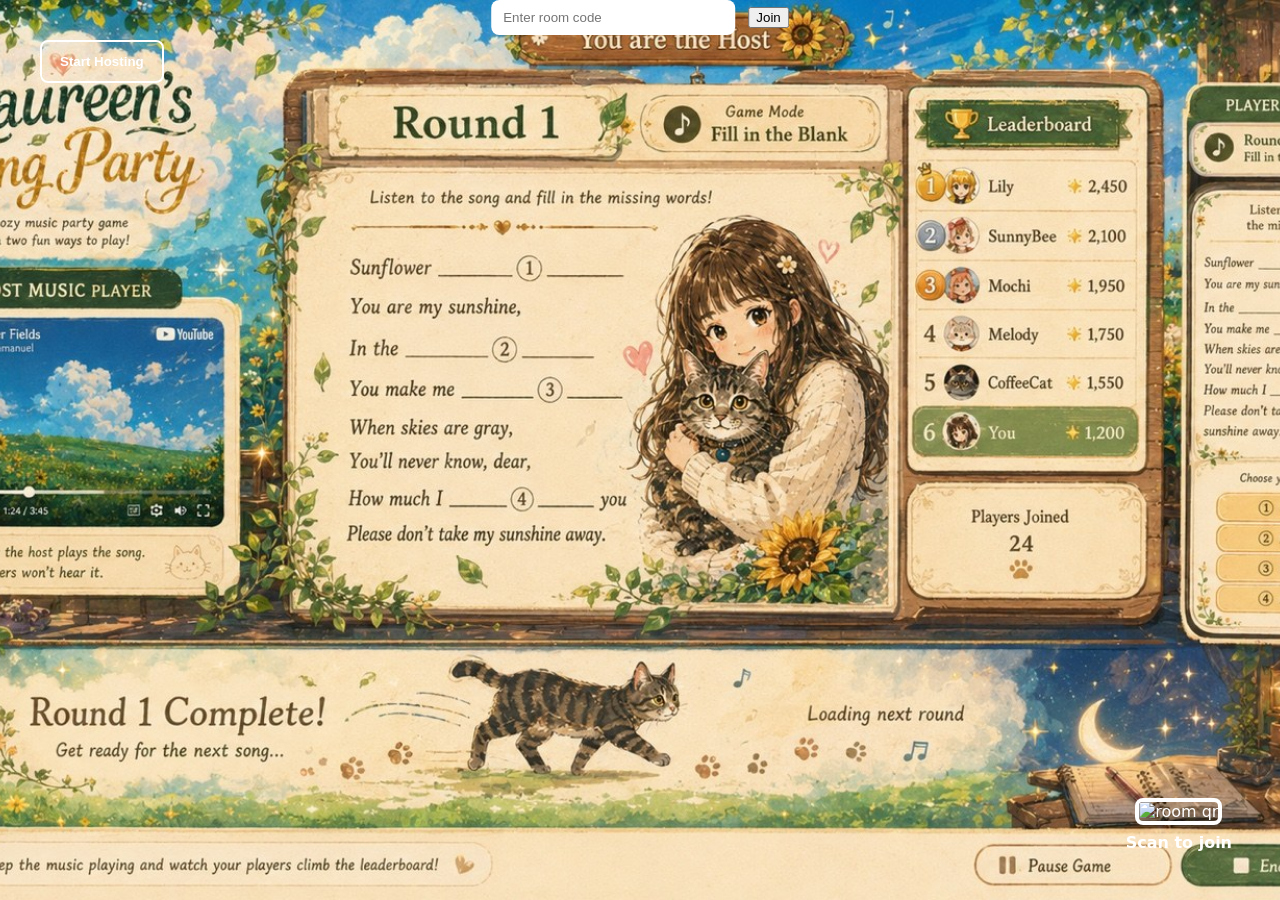
==== commit 23236532: "Add static app files using mockup images as backgrounds; interactive overlays wired (index, composer" ====
--- a/index.html
+++ b/index.html
@@ -1,201 +1,27 @@
-<!DOCTYPE html>
+<!doctype html>
 <html lang="en">
 <head>
-    <meta charset="UTF-8">
-    <meta name="viewport" content="width=device-width, initial-scale=1.0">
-    <title>🎵 Maureen's Song Party</title>
-    <link rel="stylesheet" href="styles.css">
+  <meta charset="utf-8" />
+  <meta name="viewport" content="width=device-width,initial-scale=1" />
+  <title>Song Party — Home</title>
+  <link rel="stylesheet" href="styles.css">
 </head>
-<body>
-    <!-- DECORATIVE ELEMENTS -->
-    <div id="decorations"></div>
+<body class="home-bg">
+  <div class="overlay">
+    <div class="top-left">
+      <button id="start-hosting" class="ghost-btn">Start Hosting</button>
+    </div>
+    <div class="center-join">
+      <input id="join-code" placeholder="Enter room code" />
+      <button id="join-btn">Join</button>
+    </div>
+    <div class="qr-area">
+      <img id="qr-img" alt="room qr" />
+      <div class="qr-caption">Scan to join</div>
+    </div>
+  </div>
 
-    <!-- HOME PAGE -->
-    <div id="homePage" class="page active">
-        <div class="container">
-            <!-- Header -->
-            <div class="home-header">
-                <h1>Maureen's<span class="subtitle">Song Party</span></h1>
-                <p class="subtitle-text">A cozy music party game with two fun ways to play!</p>
-            </div>
-
-            <!-- Game Mode Cards -->
-            <div class="game-mode-cards">
-                <div class="game-mode-card">
-                    <div class="game-mode-card-icon">🎵</div>
-                    <h3>Fill in the Blank</h3>
-                    <p>Test your lyrics and complete the song!</p>
-                </div>
-                <div class="game-mode-card">
-                    <div class="game-mode-card-icon">❓</div>
-                    <h3>Guess the Song</h3>
-                    <p>Listen close and guess the song title!</p>
-                </div>
-            </div>
-
-            <!-- Action Buttons -->
-            <div class="action-buttons">
-                <button class="btn btn-primary" onclick="goToPage('hostPage')" style="font-size: 18px;">
-                    🎵 Start Hosting
-                </button>
-                <div class="button-group">
-                    <button class="btn btn-secondary" onclick="goToPage('playPage')">
-                        📱 Join with QR
-                    </button>
-                    <button class="btn btn-secondary" onclick="goToPage('composerPage')">
-                        ⚡ Quick Create
-                    </button>
-                </div>
-            </div>
-
-            <!-- Loading Animation -->
-            <div class="loading-section">
-                <div class="walking-cat">
-                    <div class="cat-emoji">🐱</div>
-                </div>
-                <p class="loading-text">Let's have fun!</p>
-            </div>
-        </div>
-    </div>
-
-    <!-- QUICK CREATE PAGE -->
-    <div id="composerPage" class="page">
-        <div class="container">
-            <div class="page-header">
-                <h2>Quick Create</h2>
-                <button class="btn btn-secondary" onclick="goToPage('homePage')">← Back</button>
-            </div>
-
-            <!-- Tabs -->
-            <div class="tabs">
-                <button class="tab-btn active" onclick="switchTab('myPlaylistTab')">My Playlist</button>
-                <button class="tab-btn" onclick="switchTab('autoLibraryTab')">Auto Library</button>
-            </div>
-
-            <!-- My Playlist Tab -->
-            <div id="myPlaylistTab" class="tab-content active">
-                <div class="card">
-                    <h3>🎵 Song Source</h3>
-                    <div class="form-group">
-                        <label>Paste YouTube link or type a song name</label>
-                        <input type="text" id="songSource" placeholder="e.g., Sunflower Fields">
-                    </div>
-                    <div class="form-group">
-                        <label>Game Mode</label>
-                        <select id="gameModeSelect">
-                            <option value="fill-in-blank">Fill in the Blank</option>
-                            <option value="guess-song">Guess the Song</option>
-                        </select>
-                    </div>
-                    <button class="btn btn-primary" onclick="addSongToPlaylist()" style="width: 100%;">
-                        ➕ Add Song
-                    </button>
-                </div>
-                <div class="card" style="margin-top: 20px;">
-                    <h3>📋 Your Playlist</h3>
-                    <div id="playlistItems" style="max-height: 300px; overflow-y: auto;">
-                        <p style="color: #999;">No songs added yet</p>
-                    </div>
-                    <button class="btn btn-success" onclick="startGame()" style="width: 100%; margin-top: 20px;">
-                        ▶️ Start Game
-                    </button>
-                </div>
-            </div>
-
-            <!-- Auto Library Tab -->
-            <div id="autoLibraryTab" class="tab-content">
-                <div class="card">
-                    <h3>🎵 Genre</h3>
-                    <div class="form-group">
-                        <select id="genreSelect">
-                            <option value="pop">Pop</option>
-                            <option value="ballad">Ballad</option>
-                            <option value="rock">Rock</option>
-                            <option value="indie">Indie</option>
-                        </select>
-                    </div>
-                    <h3 style="margin-top: 20px;">📅 Era</h3>
-                    <div class="form-group">
-                        <select id="eraSelect">
-                            <option value="all">1960 to Now</option>
-                            <option value="1980s">1980s</option>
-                            <option value="1990s">1990s</option>
-                            <option value="2000s">2000s</option>
-                            <option value="2010s">2010s</option>
-                            <option value="2020s">2020s</option>
-                        </select>
-                    </div>
-                    <h3 style="margin-top: 20px;">🎮 Number of Rounds</h3>
-                    <div class="form-group">
-                        <input type="number" id="roundsInput" value="5" min="1" max="20">
-                    </div>
-                    <button class="btn btn-primary" onclick="generateAutoPlaylist()" style="width: 100%; margin-top: 20px;">
-                        🎲 Generate Playlist
-                    </button>
-                </div>
-            </div>
-        </div>
-    </div>
-
-    <!-- HOST PAGE -->
-    <div id="hostPage" class="page">
-        <div class="container">
-            <div class="page-header">
-                <h2>🎮 Host Lobby</h2>
-                <button class="btn btn-secondary" onclick="goToPage('homePage')">← Home</button>
-            </div>
-            <div id="lobbyState">
-                <div class="grid-2">
-                    <div class="room-code-card">
-                        <div class="room-code-label">Room Code</div>
-                        <div class="room-code-display" id="displayRoomCode">1234</div>
-                        <div class="room-code-help">Share with your friends!</div>
-                    </div>
-                    <div class="qr-card">
-                        <div class="qr-card-label">Scan to Join</div>
-                        <div class="qr-container" id="qrContainer">
-                            <div style="text-align: center; color: #999; padding: 40px;">QR Code</div>
-                        </div>
-                    </div>
-                </div>
-                <div class="card" style="margin-top: 20px;">
-                    <h3>👥 Players (0)</h3>
-                    <ul class="player-list">
-                        <li class="player-item"><span>No players yet</span></li>
-                    </ul>
-                </div>
-                <div class="card" style="margin-top: 20px;">
-                    <button class="btn btn-success" style="width: 100%;">
-                        ▶️ Start Game
-                    </button>
-                </div>
-            </div>
-        </div>
-    </div>
-
-    <!-- PLAY PAGE -->
-    <div id="playPage" class="page">
-        <div class="container">
-            <div id="loginState" style="margin-top: 60px;">
-                <div class="card" style="max-width: 400px; margin: 0 auto;">
-                    <h2 style="text-align: center;">🎮 Join Game</h2>
-                    <div class="form-group">
-                        <label>Room Code</label>
-                        <input type="text" placeholder="Enter code" maxlength="4">
-                    </div>
-                    <div class="form-group">
-                        <label>Your Name</label>
-                        <input type="text" placeholder="Enter your name">
-                    </div>
-                    <button class="btn btn-primary" style="width: 100%;">
-                        ✓ Join Game
-                    </button>
-                </div>
-            </div>
-        </div>
-    </div>
-
-    <script src="musicLibrary.js"></script>
-    <script src="app.js"></script>
+  <script src="musicLibrary.js"></script>
+  <script src="app.js"></script>
 </body>
-</html>+</html>
--- a/styles.css
+++ b/styles.css
@@ -1,858 +1,35 @@
-:root {
-  --forest: #2d5016;
-  --leaf: #4a7c2c;
-  --sunflower: #f4d03f;
-  --sky: #87ceeb;
-  --cream: #f5f0e8;
-  --paper: #fffbf0;
-  --wood: #8b6f47;
-  --rose: #f8b4d4;
-  --lavender: #d8bfd8;
-  --ink: #5c4033;
-  --gold: #daa520;
+/* styles.css — uses the uploaded mockup images as full-page backgrounds */
+:root{
+  --accent:#ff5a5f;
+  --muted:#ffffffcc;
 }
-
-* {
-  margin: 0;
-  padding: 0;
-  box-sizing: border-box;
-}
-
-html, body {
-  width: 100%;
-  height: 100%;
-}
-
-body {
-  font-family: 'Georgia', 'Garamond', serif;
-  background: linear-gradient(135deg, var(--sky) 0%, #a8d8f0 50%, #e8f4f8 100%);
-  min-height: 100vh;
-  color: var(--ink);
-  overflow-x: hidden;
-}
-
-/* ============ DECORATIVE ELEMENTS ============ */
-
-@keyframes float {
-  0%, 100% { transform: translateY(0px) rotate(0deg); opacity: 0.6; }
-  50% { transform: translateY(-20px) rotate(5deg); opacity: 0.3; }
-}
-
-@keyframes sparkle {
-  0%, 100% { opacity: 0.3; }
-  50% { opacity: 1; }
-}
-
-@keyframes walk {
-  0% { transform: translateX(-100%); }
-  100% { transform: translateX(100vw); }
-}
-
-.floating-leaf {
-  position: fixed;
-  font-size: 30px;
-  animation: float 6s ease-in-out infinite;
-  pointer-events: none;
-  z-index: 1;
-}
-
-.sparkle {
-  position: fixed;
-  font-size: 12px;
-  animation: sparkle 2s ease-in-out infinite;
-  pointer-events: none;
-  z-index: 1;
-}
-
-.walking-cat {
-  display: flex;
-  align-items: center;
-  justify-content: center;
-  gap: 10px;
-  margin: 20px 0;
-  animation: walk 8s linear infinite;
-  position: relative;
-  left: -100%;
-}
-
-.cat-emoji {
-  font-size: 40px;
-}
-
-/* ============ CONTAINERS ============ */
-
-.page {
-  display: none;
-  min-height: 100vh;
-  padding: 20px;
-  position: relative;
-  z-index: 2;
-}
-
-.page.active {
-  display: flex;
-  flex-direction: column;
-}
-
-.container {
-  max-width: 1200px;
-  margin: 0 auto;
-  width: 100%;
-}
-
-/* ============ CARDS ============ */
-
-.card {
-  background: var(--paper);
-  border-radius: 15px;
-  padding: 25px;
-  box-shadow: 0 8px 24px rgba(93, 64, 51, 0.15);
-  border: 2px solid rgba(212, 175, 116, 0.3);
-  position: relative;
-  backdrop-filter: blur(5px);
-}
-
-.card::before {
-  content: '';
-  position: absolute;
-  top: -8px;
-  left: 20px;
-  width: 16px;
-  height: 16px;
-  background: repeating-linear-gradient(
-    45deg,
-    transparent,
-    transparent 10px,
-    rgba(212, 175, 116, 0.2) 10px,
-    rgba(212, 175, 116, 0.2) 20px
-  );
-  border-radius: 50%;
-}
-
-.card::after {
-  content: '';
-  position: absolute;
-  top: -8px;
-  right: 20px;
-  width: 16px;
-  height: 16px;
-  background: repeating-linear-gradient(
-    45deg,
-    transparent,
-    transparent 10px,
-    rgba(212, 175, 116, 0.2) 10px,
-    rgba(212, 175, 116, 0.2) 20px
-  );
-  border-radius: 50%;
-}
-
-/* ============ BUTTONS ============ */
-
-.btn {
-  padding: 12px 24px;
-  border: none;
-  border-radius: 12px;
-  font-size: 16px;
-  font-weight: 600;
-  cursor: pointer;
-  transition: all 0.3s ease;
-  font-family: 'Georgia', serif;
-  box-shadow: 0 4px 12px rgba(0, 0, 0, 0.2);
-  position: relative;
-  overflow: hidden;
-}
-
-.btn::before {
-  content: '';
-  position: absolute;
-  top: 50%;
-  left: 50%;
-  width: 0;
-  height: 0;
-  background: rgba(255, 255, 255, 0.3);
-  border-radius: 50%;
-  transform: translate(-50%, -50%);
-  transition: width 0.6s, height 0.6s;
-}
-
-.btn:active::before {
-  width: 300px;
-  height: 300px;
-}
-
-.btn:hover {
-  transform: translateY(-2px);
-  box-shadow: 0 6px 16px rgba(0, 0, 0, 0.25);
-}
-
-.btn:active {
-  transform: translateY(0);
-}
-
-.btn-primary {
-  background: linear-gradient(135deg, var(--wood) 0%, #a0826d 100%);
-  color: white;
-  border: 2px solid rgba(212, 175, 116, 0.5);
-}
-
-.btn-primary:hover {
-  background: linear-gradient(135deg, #7a5f3f 0%, #8b6f47 100%);
-}
-
-.btn-secondary {
-  background: var(--cream);
-  color: var(--ink);
-  border: 2px solid var(--wood);
-}
-
-.btn-secondary:hover {
-  background: #f0e8e0;
-  border-color: var(--forest);
-}
-
-.btn-success {
-  background: linear-gradient(135deg, #7ac74f 0%, #5fa033 100%);
-  color: white;
-  border: 2px solid rgba(90, 176, 64, 0.5);
-}
-
-.btn:disabled {
-  opacity: 0.5;
-  cursor: not-allowed;
-  transform: none;
-}
-
-/* ============ FORMS ============ */
-
-.form-group {
-  margin-bottom: 20px;
-}
-
-.form-group label {
-  display: block;
-  margin-bottom: 8px;
-  font-weight: 600;
-  color: var(--forest);
-  font-size: 14px;
-}
-
-.form-group input,
-.form-group select,
-.form-group textarea {
-  width: 100%;
-  padding: 12px 16px;
-  border: 2px solid var(--wood);
-  border-radius: 8px;
-  font-family: 'Georgia', serif;
-  font-size: 14px;
-  background: var(--paper);
-  color: var(--ink);
-  transition: all 0.3s ease;
-}
-
-.form-group input:focus,
-.form-group select:focus,
-.form-group textarea:focus {
-  outline: none;
-  border-color: var(--forest);
-  box-shadow: 0 0 0 3px rgba(45, 80, 22, 0.1);
-  background: #fffef5;
-}
-
-.form-group input::placeholder {
-  color: #999;
-}
-
-/* ============ GRID & LAYOUT ============ */
-
-.grid {
-  display: grid;
-  gap: 20px;
-}
-
-.grid-2 {
-  grid-template-columns: repeat(auto-fit, minmax(300px, 1fr));
-}
-
-.grid-3 {
-  grid-template-columns: repeat(auto-fit, minmax(250px, 1fr));
-}
-
-.grid-4 {
-  grid-template-columns: repeat(auto-fit, minmax(200px, 1fr));
-}
-
-.flex-center {
-  display: flex;
-  align-items: center;
-  justify-content: center;
-  gap: 10px;
-}
-
-.flex-between {
-  display: flex;
-  align-items: center;
-  justify-content: space-between;
-  gap: 10px;
-}
-
-/* ============ TEXT STYLES ============ */
-
-h1 {
-  font-size: 48px;
-  color: var(--forest);
-  margin-bottom: 10px;
-  font-weight: bold;
-  text-shadow: 2px 2px 4px rgba(0, 0, 0, 0.1);
-}
-
-h1 .subtitle {
-  display: block;
-  color: var(--sunflower);
-  font-size: 36px;
-}
-
-h2 {
-  font-size: 28px;
-  color: var(--forest);
-  margin-bottom: 15px;
-  font-weight: bold;
-}
-
-h3 {
-  font-size: 20px;
-  color: var(--ink);
-  margin-bottom: 10px;
-}
-
-.subtitle-text {
-  font-size: 18px;
-  color: #666;
-  margin-bottom: 20px;
-}
-
-.tagline {
-  font-size: 16px;
-  color: #777;
-  font-style: italic;
-}
-
-/* ============ HOME PAGE ============ */
-
-.home-header {
-  text-align: center;
-  margin: 40px 0 50px 0;
-}
-
-.game-mode-cards {
-  display: grid;
-  grid-template-columns: repeat(auto-fit, minmax(200px, 1fr));
-  gap: 20px;
-  margin-bottom: 40px;
-}
-
-.game-mode-card {
-  background: var(--paper);
-  border: 3px solid var(--wood);
-  border-radius: 15px;
-  padding: 30px 20px;
-  text-align: center;
-  cursor: pointer;
-  transition: all 0.3s ease;
-  box-shadow: 0 4px 12px rgba(0, 0, 0, 0.1);
-}
-
-.game-mode-card:hover {
-  transform: translateY(-5px);
-  box-shadow: 0 8px 20px rgba(0, 0, 0, 0.15);
-  border-color: var(--forest);
-}
-
-.game-mode-card-icon {
-  font-size: 48px;
-  margin-bottom: 15px;
-}
-
-.game-mode-card h3 {
-  color: var(--forest);
-  margin-bottom: 10px;
-}
-
-.game-mode-card p {
-  color: #666;
-  font-size: 14px;
-}
-
-.action-buttons {
-  display: grid;
-  grid-template-columns: 1fr;
-  gap: 15px;
-  max-width: 500px;
-  margin: 0 auto 40px;
-}
-
-.action-buttons .btn {
-  padding: 16px 24px;
-  font-size: 18px;
-}
-
-.button-group {
-  display: grid;
-  grid-template-columns: repeat(auto-fit, minmax(150px, 1fr));
-  gap: 12px;
-}
-
-.loading-section {
-  text-align: center;
-  margin-top: 40px;
-}
-
-.loading-text {
-  font-size: 16px;
-  color: #666;
-  margin-top: 10px;
-}
-
-/* ============ HEADER/NAVIGATION ============ */
-
-.page-header {
-  display: flex;
-  justify-content: space-between;
-  align-items: center;
-  margin-bottom: 30px;
-  padding: 15px;
-  background: rgba(255, 251, 240, 0.8);
-  border-radius: 12px;
-  border: 2px solid var(--wood);
-}
-
-.header-title {
-  font-size: 24px;
-  font-weight: bold;
-  color: var(--forest);
-}
-
-.header-info {
-  display: flex;
-  gap: 20px;
-  align-items: center;
-}
-
-.header-badge {
-  background: var(--sunflower);
-  color: var(--ink);
-  padding: 8px 16px;
-  border-radius: 20px;
-  font-weight: 600;
-  font-size: 14px;
-  border: 2px solid var(--wood);
-}
-
-/* ============ ROOM CODE CARD ============ */
-
-.room-code-card {
-  background: linear-gradient(135deg, var(--cream) 0%, #fef5e7 100%);
-  border: 3px solid var(--wood);
-  border-radius: 15px;
-  padding: 30px;
-  text-align: center;
-  box-shadow: 0 8px 20px rgba(0, 0, 0, 0.2);
-  position: relative;
-  margin-bottom: 20px;
-}
-
-.room-code-label {
-  font-size: 14px;
-  color: var(--forest);
-  font-weight: 600;
-  text-transform: uppercase;
-  letter-spacing: 2px;
-  margin-bottom: 10px;
-}
-
-.room-code-display {
-  font-size: 48px;
-  font-weight: bold;
-  color: var(--forest);
-  font-family: 'Courier New', monospace;
-  letter-spacing: 8px;
-  margin-bottom: 20px;
-  text-shadow: 2px 2px 4px rgba(0, 0, 0, 0.1);
-}
-
-.room-code-help {
-  font-size: 13px;
-  color: #666;
-  font-style: italic;
-}
-
-/* ============ QR CODE CARD ============ */
-
-.qr-card {
-  background: var(--paper);
-  border: 3px solid var(--wood);
-  border-radius: 15px;
-  padding: 20px;
-  text-align: center;
-  box-shadow: 0 4px 12px rgba(0, 0, 0, 0.1);
-}
-
-.qr-card-label {
-  font-size: 12px;
-  color: var(--forest);
-  font-weight: 600;
-  text-transform: uppercase;
-  margin-bottom: 15px;
-}
-
-.qr-container {
-  background: white;
-  padding: 15px;
-  border-radius: 10px;
-  margin-bottom: 15px;
-  display: flex;
-  align-items: center;
-  justify-content: center;
-  min-height: 200px;
-}
-
-.qr-container svg,
-.qr-container img {
-  max-width: 100%;
-  height: auto;
-}
-
-.qr-text {
-  font-size: 12px;
-  color: #666;
-  margin-top: 10px;
-}
-
-/* ============ PLAYER LIST ============ */
-
-.player-list {
-  list-style: none;
-  max-height: 400px;
-  overflow-y: auto;
-}
-
-.player-item {
-  padding: 12px;
-  margin: 8px 0;
-  background: linear-gradient(135deg, #f5f0e8 0%, #fffbf0 100%);
-  border-left: 4px solid var(--forest);
-  border-radius: 8px;
-  display: flex;
-  justify-content: space-between;
-  align-items: center;
-  transition: all 0.3s ease;
-}
-
-.player-item:hover {
-  background: linear-gradient(135deg, #efe5db 0%, #f5ebe0 100%);
-  transform: translateX(5px);
-}
-
-.player-name {
-  font-weight: 600;
-  color: var(--ink);
-}
-
-.player-status {
-  font-size: 12px;
-  color: #666;
-  background: var(--cream);
-  padding: 4px 12px;
-  border-radius: 12px;
-}
-
-/* ============ LEADERBOARD ============ */
-
-.leaderboard {
-  list-style: none;
-}
-
-.leaderboard-item {
-  padding: 15px;
-  margin: 10px 0;
-  background: linear-gradient(135deg, #f5f0e8 0%, #fffbf0 100%);
-  border-left: 5px solid var(--gold);
-  border-radius: 8px;
-  display: flex;
-  justify-content: space-between;
-  align-items: center;
-  transition: all 0.3s ease;
-}
-
-.leaderboard-item:hover {
-  transform: translateX(5px);
-  box-shadow: 0 4px 12px rgba(0, 0, 0, 0.1);
-}
-
-.leaderboard-rank {
-  font-weight: bold;
-  font-size: 20px;
-  color: var(--gold);
-  min-width: 40px;
-}
-
-.leaderboard-name {
-  flex: 1;
-  margin: 0 15px;
-  font-weight: 600;
-}
-
-.leaderboard-score {
-  font-weight: bold;
-  color: var(--forest);
-  font-size: 18px;
-  min-width: 80px;
-  text-align: right;
-}
-
-/* ============ TABS ============ */
-
-.tabs {
-  display: flex;
-  gap: 10px;
-  margin-bottom: 30px;
-  border-bottom: 2px solid var(--wood);
-}
-
-.tab-btn {
-  padding: 12px 24px;
-  background: transparent;
-  border: none;
-  border-bottom: 3px solid transparent;
-  font-size: 16px;
-  font-weight: 600;
-  color: #999;
-  cursor: pointer;
-  transition: all 0.3s ease;
-  font-family: 'Georgia', serif;
-}
-
-.tab-btn.active {
-  color: var(--forest);
-  border-bottom-color: var(--forest);
-}
-
-.tab-content {
-  display: none;
-}
-
-.tab-content.active {
-  display: block;
-}
-
-/* ============ GAME ELEMENTS ============ */
-
-.answer-options {
-  display: grid;
-  grid-template-columns: repeat(2, 1fr);
-  gap: 15px;
-  margin: 20px 0;
-}
-
-.answer-btn {
-  padding: 40px 20px;
-  background: linear-gradient(135deg, var(--cream) 0%, #fffbf0 100%);
-  border: 3px solid var(--wood);
-  border-radius: 12px;
-  font-size: 14px;
-  font-weight: 600;
-  cursor: pointer;
-  transition: all 0.3s ease;
-  text-align: center;
-  min-height: 120px;
-  display: flex;
-  flex-direction: column;
-  align-items: center;
-  justify-content: center;
-  gap: 8px;
-  font-family: 'Georgia', serif;
-}
-
-.answer-btn-label {
-  font-size: 28px;
-  font-weight: bold;
-  color: var(--forest);
-}
-
-.answer-btn-text {
-  font-size: 13px;
-}
-
-.answer-btn:hover:not(:disabled) {
-  transform: translateY(-5px);
-  box-shadow: 0 8px 20px rgba(0, 0, 0, 0.15);
-  border-color: var(--forest);
-}
-
-.answer-btn.selected {
-  background: linear-gradient(135deg, var(--sunflower) 0%, #f0c843 100%);
-  border-color: var(--forest);
-}
-
-.answer-btn:disabled {
-  opacity: 0.5;
-  cursor: not-allowed;
-}
-
-/* ============ SCORE DISPLAY ============ */
-
-.score-display {
-  background: linear-gradient(135deg, var(--sunflower) 0%, #f0c843 100%);
-  color: var(--ink);
-  padding: 20px;
-  border-radius: 12px;
-  text-align: center;
-  border: 2px solid var(--wood);
-  font-weight: 600;
-  font-size: 18px;
-}
-
-.score-number {
-  font-size: 32px;
-  font-weight: bold;
-}
-
-/* ============ MODAL ============ */
-
-.modal {
-  display: none;
-  position: fixed;
-  top: 0;
-  left: 0;
-  width: 100%;
-  height: 100%;
-  background: rgba(0, 0, 0, 0.5);
-  z-index: 1000;
-  align-items: center;
-  justify-content: center;
-  flex-direction: column;
-}
-
-.modal.active {
-  display: flex;
-}
-
-.modal-content {
-  background: var(--paper);
-  border-radius: 15px;
-  padding: 40px;
-  max-width: 500px;
-  box-shadow: 0 20px 60px rgba(0, 0, 0, 0.3);
-  text-align: center;
-  border: 3px solid var(--wood);
-}
-
-.modal-title {
-  font-size: 32px;
-  font-weight: bold;
-  margin-bottom: 20px;
-  color: var(--forest);
-}
-
-.modal-text {
-  font-size: 16px;
-  color: #666;
-  margin-bottom: 30px;
-}
-
-.modal-buttons {
-  display: flex;
-  gap: 15px;
-  justify-content: center;
-}
-
-/* ============ RESPONSIVE ============ */
-
-@media (max-width: 768px) {
-  h1 {
-    font-size: 32px;
-  }
-
-  h1 .subtitle {
-    font-size: 24px;
-  }
-
-  .card {
-    padding: 20px;
-  }
-
-  .answer-options {
-    grid-template-columns: 1fr;
-  }
-
-  .answer-btn {
-    min-height: 100px;
-    padding: 30px 15px;
-  }
-
-  .grid-2,
-  .grid-3,
-  .grid-4 {
-    grid-template-columns: 1fr;
-  }
-
-  .page-header {
-    flex-direction: column;
-    gap: 15px;
-  }
-
-  .header-info {
-    width: 100%;
-    justify-content: space-around;
-  }
-
-  .room-code-display {
-    font-size: 36px;
-    letter-spacing: 5px;
-  }
-
-  .modal-content {
-    max-width: 90%;
-    padding: 30px 20px;
-  }
-}
-
-@media (max-width: 480px) {
-  body {
-    padding: 10px;
-  }
-
-  .page {
-    padding: 10px;
-  }
-
-  h1 {
-    font-size: 24px;
-  }
-
-  h1 .subtitle {
-    font-size: 18px;
-  }
-
-  .card {
-    padding: 15px;
-  }
-
-  .btn {
-    padding: 10px 16px;
-    font-size: 14px;
-  }
-
-  .room-code-display {
-    font-size: 28px;
-    letter-spacing: 3px;
-  }
-
-  .leaderboard-rank {
-    font-size: 16px;
-  }
-
-  .leaderboard-score {
-    font-size: 14px;
-  }
-}
+html,body{height:100%;margin:0;font-family:Inter,system-ui,Arial,Helvetica,sans-serif;color:#fff}
+body{background:#000 no-repeat center/cover}
+.home-bg{background-image:url('IMG_8341.jpeg')}
+.composer-bg{background-image:url('IMG_8340.jpeg')}
+.host-lobby-bg{background-image:url('IMG_8339.jpeg')}
+.host-game-bg{background-image:url('IMG_8338.jpeg')}
+.overlay{position:relative;height:100vh;width:100vw}
+.top-left{position:absolute;left:40px;top:40px}
+.ghost-btn{background:transparent;border:2px solid #fff;color:#fff;padding:12px 18px;border-radius:8px;font-weight:600}
+.primary-btn{background:var(--accent);border:none;padding:12px 18px;border-radius:8px;color:#fff;font-weight:700}
+.center-join{position:absolute;left:50%;transform:translateX(-50%);top:60% display:flex;align-items:center;gap:8px}
+.center-join input{padding:10px 12px;border-radius:8px;border:none;width:220px}
+.center-join button{margin-left:8px}
+.qr-area{position:absolute;right:48px;bottom:48px;text-align:center}
+.qr-area.small{right:48px;top:130px}
+.qr-area img{width:140px;height:140px;object-fit:cover;border-radius:8px;border:4px solid #fff}
+.qr-caption{margin-top:8px;color:#fff;font-weight:600}
+.lobby-panel{position:absolute;left:60px;top:140px}
+.lobby-panel h1{font-size:48px;letter-spacing:6px}
+#players-list{margin-top:24px}
+.player-card{background:#00000088;padding:8px;border-radius:8px;margin-bottom:8px}
+.hidden{display:none}
+.composer-panel{position:absolute;left:60px;top:120px;background:transparent}
+.composer-panel h2{font-size:34px}
+#created-list{margin-top:12px}
+.player-panel{position:absolute;left:60px;top:120px}
+.host-player{position:fixed;right:20px;bottom:20px}
+.host-player iframe{border-radius:12px}
+.ghost-link{color:#fff;text-decoration:underline}
+@media(max-width:600px){.qr-area img{width:110px;height:110px}}
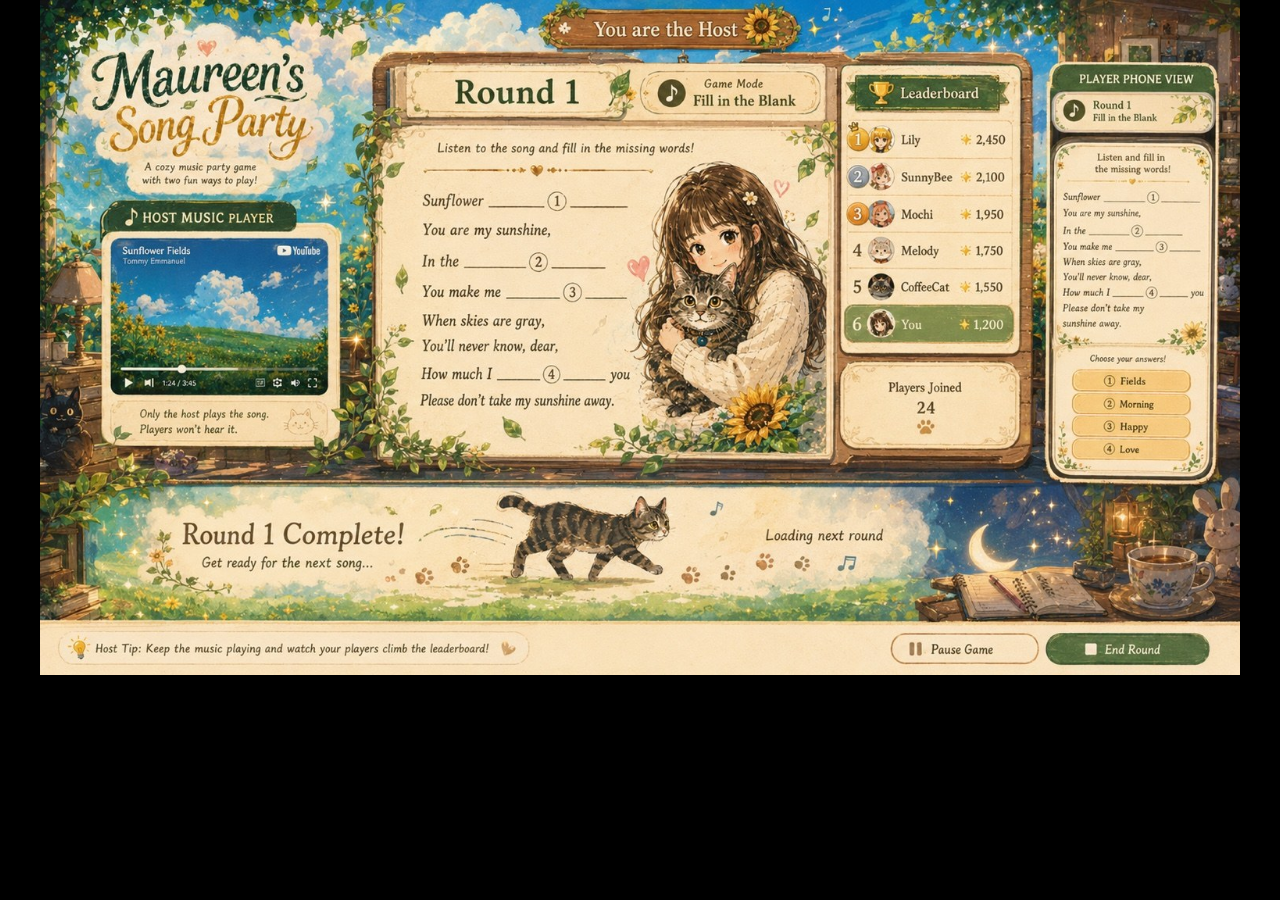
==== commit 02d1cac7: "Convert UI to artboard <img> structure with invisible percentage hotspots; blend inputs; host game i" ====
--- a/index.html
+++ b/index.html
@@ -6,22 +6,25 @@
   <title>Song Party — Home</title>
   <link rel="stylesheet" href="styles.css">
 </head>
-<body class="home-bg">
-  <div class="overlay">
-    <div class="top-left">
-      <button id="start-hosting" class="ghost-btn">Start Hosting</button>
-    </div>
-    <div class="center-join">
-      <input id="join-code" placeholder="Enter room code" />
-      <button id="join-btn">Join</button>
-    </div>
-    <div class="qr-area">
-      <img id="qr-img" alt="room qr" />
-      <div class="qr-caption">Scan to join</div>
-    </div>
-  </div>
+<body>
+  <main class="artboard" id="home-artboard">
+    <img src="IMG_8341.jpeg" alt="Home mockup artboard" id="home-img">
 
-  <script src="musicLibrary.js"></script>
+    <!-- Invisible hotspots positioned with percentages. Adjust percentages to align with the mockup. -->
+    <!-- Start Hosting hotspot (covers the "Start Hosting" area on the mockup) -->
+    <button class="hotspot" id="hot-start-hosting" style="top:40.5%;left:8.5%;width:24%;height:8%" aria-label="Start Hosting"></button>
+
+    <!-- Join via QR hotspot (click to open prompt to enter room or scan QR) -->
+    <button class="hotspot" id="hot-join-qr" style="top:56%;left:60%;width:30%;height:22%" aria-label="Join with QR"></button>
+
+    <!-- Fill in the Blank card hotspot -->
+    <button class="hotspot" id="hot-fill-card" style="top:70%;left:10%;width:33%;height:18%" aria-label="Fill in the Blank"></button>
+
+    <!-- Guess the Song card hotspot -->
+    <button class="hotspot" id="hot-guess-card" style="top:70%;left:48%;width:33%;height:18%" aria-label="Guess the Song"></button>
+
+  </main>
+
   <script src="app.js"></script>
 </body>
 </html>
--- a/styles.css
+++ b/styles.css
@@ -1,35 +1,22 @@
-/* styles.css — uses the uploaded mockup images as full-page backgrounds */
-:root{
-  --accent:#ff5a5f;
-  --muted:#ffffffcc;
-}
-html,body{height:100%;margin:0;font-family:Inter,system-ui,Arial,Helvetica,sans-serif;color:#fff}
-body{background:#000 no-repeat center/cover}
-.home-bg{background-image:url('IMG_8341.jpeg')}
-.composer-bg{background-image:url('IMG_8340.jpeg')}
-.host-lobby-bg{background-image:url('IMG_8339.jpeg')}
-.host-game-bg{background-image:url('IMG_8338.jpeg')}
-.overlay{position:relative;height:100vh;width:100vw}
-.top-left{position:absolute;left:40px;top:40px}
-.ghost-btn{background:transparent;border:2px solid #fff;color:#fff;padding:12px 18px;border-radius:8px;font-weight:600}
-.primary-btn{background:var(--accent);border:none;padding:12px 18px;border-radius:8px;color:#fff;font-weight:700}
-.center-join{position:absolute;left:50%;transform:translateX(-50%);top:60% display:flex;align-items:center;gap:8px}
-.center-join input{padding:10px 12px;border-radius:8px;border:none;width:220px}
-.center-join button{margin-left:8px}
-.qr-area{position:absolute;right:48px;bottom:48px;text-align:center}
-.qr-area.small{right:48px;top:130px}
-.qr-area img{width:140px;height:140px;object-fit:cover;border-radius:8px;border:4px solid #fff}
-.qr-caption{margin-top:8px;color:#fff;font-weight:600}
-.lobby-panel{position:absolute;left:60px;top:140px}
-.lobby-panel h1{font-size:48px;letter-spacing:6px}
-#players-list{margin-top:24px}
-.player-card{background:#00000088;padding:8px;border-radius:8px;margin-bottom:8px}
-.hidden{display:none}
-.composer-panel{position:absolute;left:60px;top:120px;background:transparent}
-.composer-panel h2{font-size:34px}
-#created-list{margin-top:12px}
-.player-panel{position:absolute;left:60px;top:120px}
-.host-player{position:fixed;right:20px;bottom:20px}
-.host-player iframe{border-radius:12px}
-.ghost-link{color:#fff;text-decoration:underline}
-@media(max-width:600px){.qr-area img{width:110px;height:110px}}
+/* styles.css — Artboard-based UI using image <img> elements and invisible hotspots */
+:root{--subtle-outline:rgba(255,255,255,0.12);--text:#ffffff;--muted-text:rgba(255,255,255,0.8)}
+*{box-sizing:border-box}
+html,body{height:100%;margin:0;background:#000;color:var(--text);font-family:Inter,system-ui,Arial,Helvetica,sans-serif}
+main.artboard{position:relative;max-width:1200px;margin:0 auto}
+main.artboard img{display:block;width:100%;height:auto;user-select:none}
+/* Hotspots are fully transparent and occupy percentage areas over the artboard image */
+.hotspot{position:absolute;background:transparent;border:0;opacity:0;padding:0;margin:0;cursor:pointer}
+.hotspot:focus,.hotspot:hover{outline:2px solid var(--subtle-outline);outline-offset:0}
+/* Inputs that blend into the artboard — transparent backgrounds, no borders */
+.invisible-input{position:absolute;appearance:none;background:transparent;border:0;color:var(--text);font-size:1rem;outline:none;padding:0 6px}
+.invisible-input::placeholder{color:rgba(255,255,255,0.6)}
+/* Overlays that render text in specific areas */
+.overlay-text{position:absolute;pointer-events:none;color:var(--text);font-weight:700;display:flex;align-items:center;justify-content:flex-start;padding:4px 6px}
+.overlay-text.list{flex-direction:column;align-items:flex-start;overflow:hidden}
+/* QR overlay image */
+.qr-overlay{position:absolute;object-fit:cover;border-radius:6px}
+/* Host YouTube container will be shown only for host and positioned into the artboard area */
+#host-yt-container iframe{border:0;border-radius:6px}
+/* Responsive: keep artboard centered and not cropped */
+@media (max-width:900px){main.artboard{max-width:700px}}
+@media (max-width:420px){main.artboard{max-width:360px}}
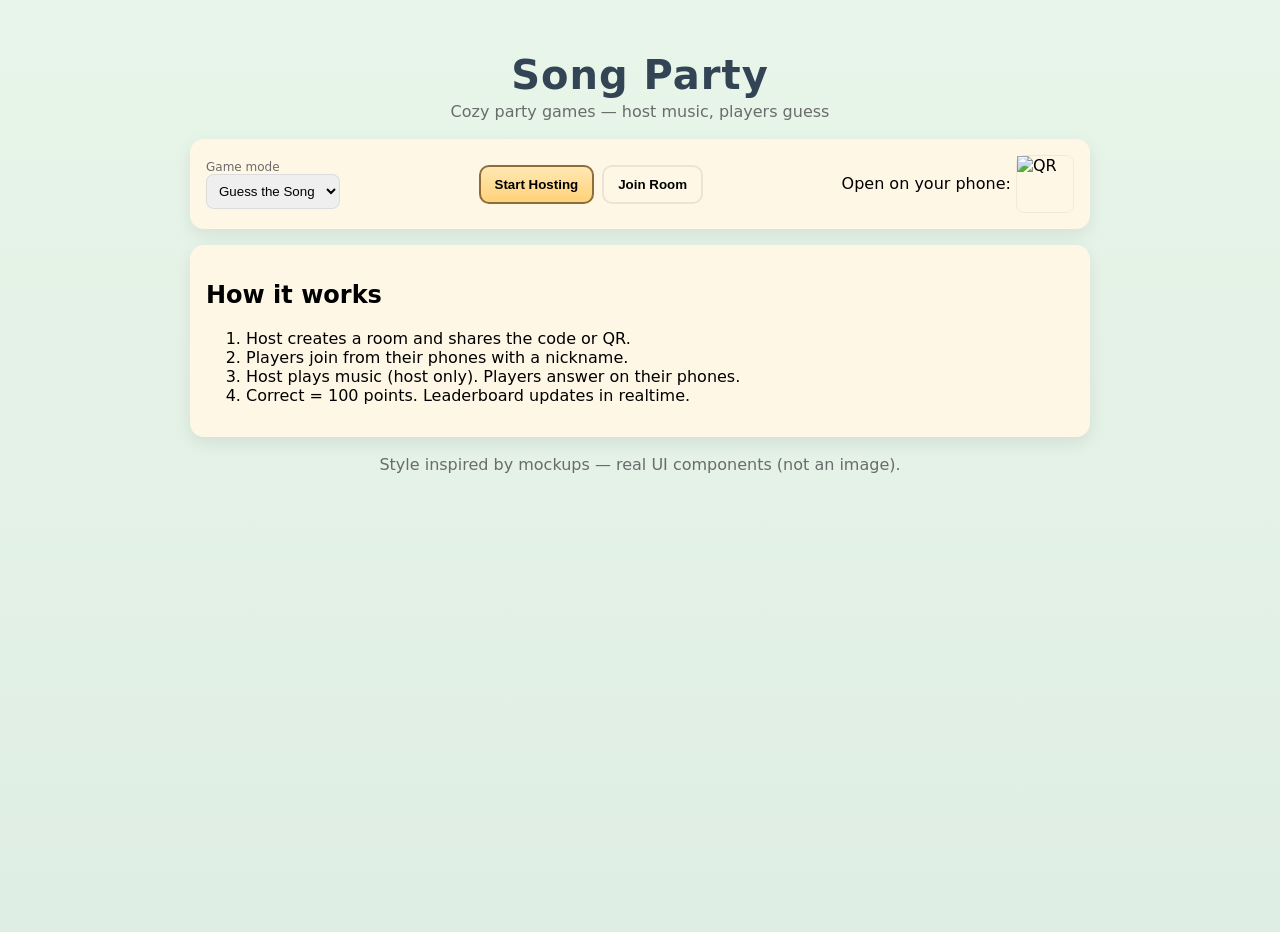
==== commit 852aa74b: "Rebuild UI: add playable host/player pages, supabase client wiring, styles, env example, and updated" ====
--- a/index.html
+++ b/index.html
@@ -7,24 +7,44 @@
   <link rel="stylesheet" href="styles.css">
 </head>
 <body>
-  <main class="artboard" id="home-artboard">
-    <img src="IMG_8341.jpeg" alt="Home mockup artboard" id="home-img">
+  <main class="container">
+    <header class="title">
+      <h1>Song Party</h1>
+      <p class="subtitle">Cozy party games — host music, players guess</p>
+    </header>
 
-    <!-- Invisible hotspots positioned with percentages. Adjust percentages to align with the mockup. -->
-    <!-- Start Hosting hotspot (covers the "Start Hosting" area on the mockup) -->
-    <button class="hotspot" id="hot-start-hosting" style="top:40.5%;left:8.5%;width:24%;height:8%" aria-label="Start Hosting"></button>
+    <section class="controls card">
+      <div class="mode-select">
+        <label>Game mode</label>
+        <select id="select-mode">
+          <option value="guess">Guess the Song</option>
+          <option value="fill">Fill in the Blank</option>
+        </select>
+      </div>
 
-    <!-- Join via QR hotspot (click to open prompt to enter room or scan QR) -->
-    <button class="hotspot" id="hot-join-qr" style="top:56%;left:60%;width:30%;height:22%" aria-label="Join with QR"></button>
+      <div class="buttons">
+        <button id="btn-host" class="btn primary">Start Hosting</button>
+        <button id="btn-join" class="btn">Join Room</button>
+      </div>
 
-    <!-- Fill in the Blank card hotspot -->
-    <button class="hotspot" id="hot-fill-card" style="top:70%;left:10%;width:33%;height:18%" aria-label="Fill in the Blank"></button>
+      <div class="qr-note">Open on your phone: <span id="live-qr" class="qr-inline"></span></div>
+    </section>
 
-    <!-- Guess the Song card hotspot -->
-    <button class="hotspot" id="hot-guess-card" style="top:70%;left:48%;width:33%;height:18%" aria-label="Guess the Song"></button>
+    <section class="how card">
+      <h2>How it works</h2>
+      <ol>
+        <li>Host creates a room and shares the code or QR.</li>
+        <li>Players join from their phones with a nickname.</li>
+        <li>Host plays music (host only). Players answer on their phones.</li>
+        <li>Correct = 100 points. Leaderboard updates in realtime.</li>
+      </ol>
+    </section>
 
+    <footer class="credits">Style inspired by mockups — real UI components (not an image).</footer>
   </main>
 
+  <script src="env.example.js"></script>
+  <script src="https://cdn.jsdelivr.net/npm/@supabase/supabase-js@2/dist/supabase.min.js"></script>
   <script src="app.js"></script>
 </body>
 </html>
--- a/styles.css
+++ b/styles.css
@@ -1,22 +1,54 @@
-/* styles.css — Artboard-based UI using image <img> elements and invisible hotspots */
-:root{--subtle-outline:rgba(255,255,255,0.12);--text:#ffffff;--muted-text:rgba(255,255,255,0.8)}
-*{box-sizing:border-box}
-html,body{height:100%;margin:0;background:#000;color:var(--text);font-family:Inter,system-ui,Arial,Helvetica,sans-serif}
-main.artboard{position:relative;max-width:1200px;margin:0 auto}
-main.artboard img{display:block;width:100%;height:auto;user-select:none}
-/* Hotspots are fully transparent and occupy percentage areas over the artboard image */
-.hotspot{position:absolute;background:transparent;border:0;opacity:0;padding:0;margin:0;cursor:pointer}
-.hotspot:focus,.hotspot:hover{outline:2px solid var(--subtle-outline);outline-offset:0}
-/* Inputs that blend into the artboard — transparent backgrounds, no borders */
-.invisible-input{position:absolute;appearance:none;background:transparent;border:0;color:var(--text);font-size:1rem;outline:none;padding:0 6px}
-.invisible-input::placeholder{color:rgba(255,255,255,0.6)}
-/* Overlays that render text in specific areas */
-.overlay-text{position:absolute;pointer-events:none;color:var(--text);font-weight:700;display:flex;align-items:center;justify-content:flex-start;padding:4px 6px}
-.overlay-text.list{flex-direction:column;align-items:flex-start;overflow:hidden}
-/* QR overlay image */
-.qr-overlay{position:absolute;object-fit:cover;border-radius:6px}
-/* Host YouTube container will be shown only for host and positioned into the artboard area */
-#host-yt-container iframe{border:0;border-radius:6px}
-/* Responsive: keep artboard centered and not cropped */
-@media (max-width:900px){main.artboard{max-width:700px}}
-@media (max-width:420px){main.artboard{max-width:360px}}
+/* styles.css — cozy anime / storybook style inspired by the mockups */
+:root{
+  --bg: #e8f5e9; /* soft green */
+  --panel: #fff7e6; /* warm parchment */
+  --wood: #8d6e3b;
+  --accent: #f6b93b; /* sunflower */
+  --muted: #6b6b6b;
+  --radius: 14px;
+  font-family: 'Inter', system-ui, -apple-system, 'Segoe UI', Roboto, 'Helvetica Neue', Arial;
+}
+html,body{height:100%;margin:0;background:linear-gradient(180deg,var(--bg),#dfeee4);}
+.container{max-width:900px;margin:32px auto;padding:20px}
+.title{text-align:center;margin-bottom:18px}
+.title h1{margin:0;font-size:40px;color:#345;letter-spacing:1px}
+.subtitle{margin:4px 0;color:var(--muted)}
+.card{background:var(--panel);border-radius:var(--radius);box-shadow:0 6px 18px rgba(0,0,0,0.08);padding:16px}
+.controls{display:flex;gap:12px;align-items:center;justify-content:space-between}
+.mode-select label{display:block;font-size:12px;color:var(--muted)}
+.mode-select select{padding:8px;border-radius:8px;border:1px solid rgba(0,0,0,0.08)}
+.buttons{display:flex;gap:8px}
+.btn{background:transparent;border-radius:10px;padding:10px 14px;border:2px solid rgba(0,0,0,0.08);cursor:pointer;font-weight:600}
+.btn.primary{background:linear-gradient(180deg,#ffe8b2,#ffd27a);border-color:var(--wood)}
+.btn.secondary{background:#fff;border:1px solid rgba(0,0,0,0.06)}
+.how{margin-top:16px}
+.qr-inline{display:inline-block;width:56px;height:56px;border-radius:8px;border:1px solid rgba(0,0,0,0.06);vertical-align:middle}
+.credits{margin-top:18px;text-align:center;color:var(--muted)}
+
+/* Host styles */
+.host-container{max-width:1100px;margin:20px auto}
+.host-header{display:flex;align-items:center;justify-content:space-between;padding:12px}
+.room-code{font-size:18px;color:#234}
+.host-main{display:flex;gap:14px;margin-top:12px}
+.panel{width:320px;padding:12px}
+.player-list{list-style:none;padding:0;margin:0}
+.player-list li{padding:8px;border-radius:8px;background:rgba(0,0,0,0.02);margin-bottom:8px;display:flex;justify-content:space-between}
+.stage{flex:1;padding:12px}
+.host-music{height:200px;background:linear-gradient(180deg,#fff,#fff8f0);border-radius:10px;display:flex;align-items:center;justify-content:center}
+.host-music iframe{width:100%;height:100%;border-radius:10px}
+.round-panel{margin-top:12px}
+.leaderboard{margin-top:12px;padding:8px}
+
+/* Player */
+.player-container{max-width:460px;margin:28px auto;padding:18px}
+.join-panel input{width:100%;padding:8px;border-radius:8px;border:1px solid rgba(0,0,0,0.06);margin-bottom:8px}
+.row{display:flex;gap:8px}
+.hidden{display:none}
+.question-text{font-weight:700;font-size:20px;margin-bottom:8px}
+.choices{display:grid;grid-template-columns:1fr;gap:10px}
+.choice{padding:10px;border-radius:10px;background:#fff;border:2px solid rgba(0,0,0,0.06);cursor:pointer}
+.choice.disabled{opacity:0.6;pointer-events:none}
+.leaderboard{border-radius:10px;background:rgba(255,255,255,0.9);padding:12px}
+
+/* small screens */
+@media (max-width:700px){.host-main{flex-direction:column}.panel{width:100%}.stage{width:100%}}
